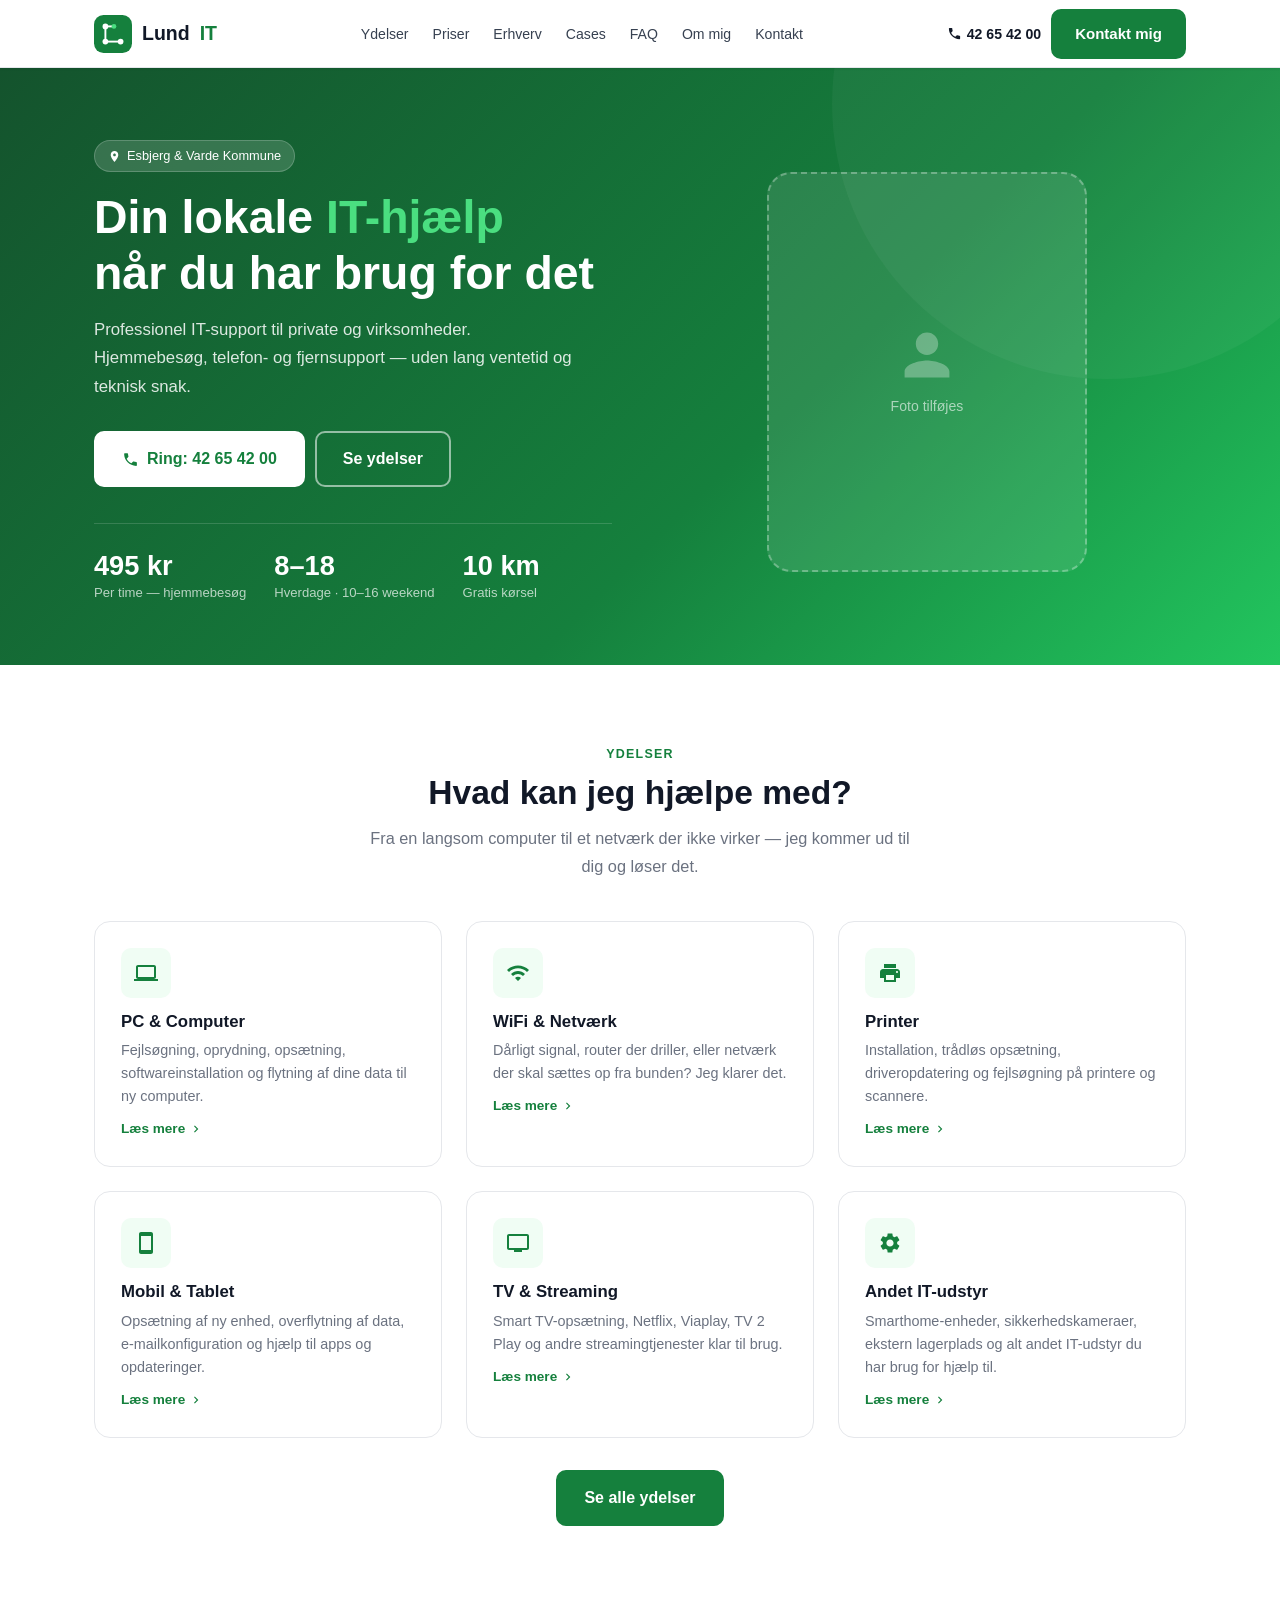
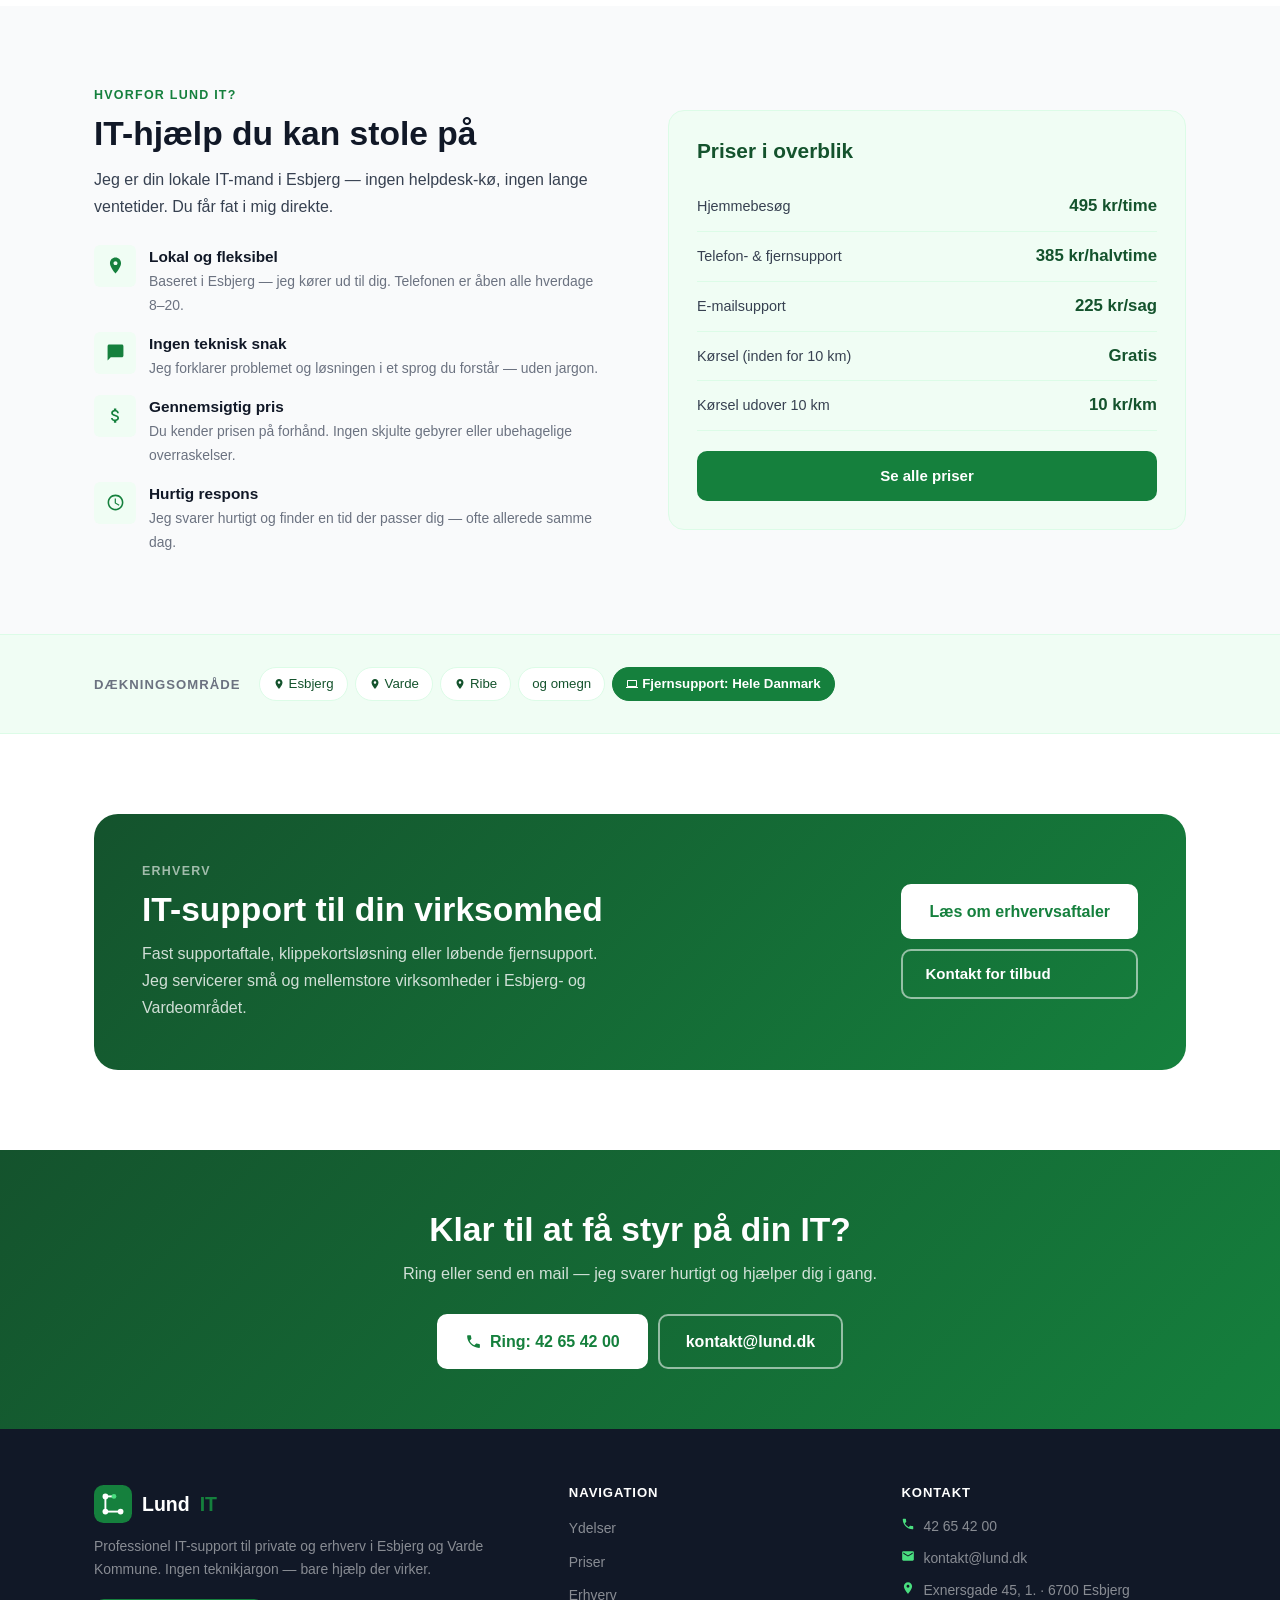
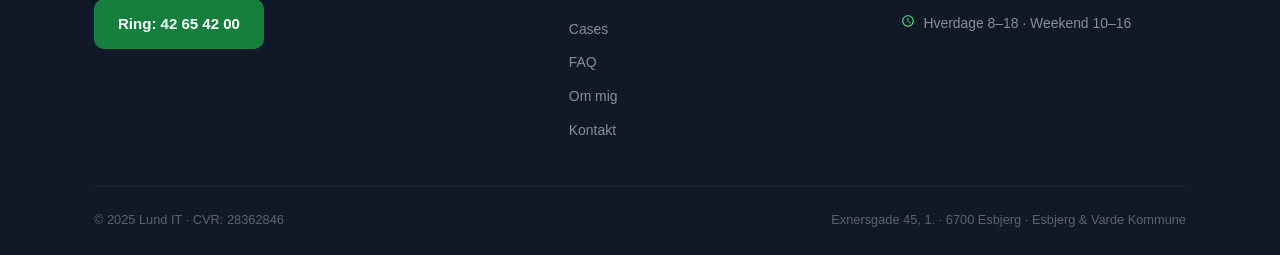
==== index.html @ 12bef639 "feat: initial Lund IT website — 8 pages + assets Built complete static website for Lund IT (CVR 2836" ====
﻿<!DOCTYPE html>
<html lang="da">
<head>
  <meta charset="UTF-8">
  <meta name="viewport" content="width=device-width, initial-scale=1.0">
  <title>Lund IT — Din lokale IT-hjælp i Esbjerg &amp; Varde</title>
  <meta name="description" content="Professionel IT-support til private og erhverv i Esbjerg og Varde Kommune. Hjemmebesøg fra 495 kr/t, fjernsupport og virksomhedsaftaler. Ring 42 65 42 00.">
  <link rel="stylesheet" href="css/style.css">
</head>
<body>

<!-- ═══════════════════════════════ NAV ═══════════════════════ -->
<nav class="nav">
  <div class="nav-inner">
    <a href="index.html" class="nav-logo">
      <svg class="nav-logo-mark" viewBox="0 0 40 40" fill="none" xmlns="http://www.w3.org/2000/svg">
        <rect width="40" height="40" rx="10" fill="#15803d"/>
        <circle cx="12" cy="12" r="3" fill="white"/>
        <circle cx="12" cy="28" r="3" fill="white"/>
        <circle cx="28" cy="28" r="3" fill="white"/>
        <rect x="11" y="12" width="2" height="16" fill="white"/>
        <rect x="13" y="27" width="15" height="2" fill="white"/>
        <rect x="12" y="11" width="9" height="2" fill="white"/>
        <circle cx="21" cy="12" r="2.5" fill="#4ade80"/>
      </svg>
      Lund <span>IT</span>
    </a>
    <div class="nav-links">
      <a href="ydelser.html">Ydelser</a>
      <a href="priser.html">Priser</a>
      <a href="erhverv.html">Erhverv</a>
      <a href="cases.html">Cases</a>
      <a href="faq.html">FAQ</a>
      <a href="om-mig.html">Om mig</a>
      <a href="kontakt.html">Kontakt</a>
    </div>
    <div class="nav-cta">
      <a href="tel:42654200" class="nav-phone">
        <svg xmlns="http://www.w3.org/2000/svg" viewBox="0 0 24 24" fill="currentColor"><path d="M6.62 10.79c1.44 2.83 3.76 5.14 6.59 6.59l2.2-2.2c.27-.27.67-.36 1.02-.24 1.12.37 2.33.57 3.57.57.55 0 1 .45 1 1V20c0 .55-.45 1-1 1-9.39 0-17-7.61-17-17 0-.55.45-1 1-1h3.5c.55 0 1 .45 1 1 0 1.25.2 2.45.57 3.57.11.35.03.74-.25 1.02l-2.2 2.2z"/></svg>
        42 65 42 00
      </a>
      <a href="kontakt.html" class="btn btn-primary">Kontakt mig</a>
    </div>
    <button class="nav-toggle" id="navToggle" aria-label="Åbn menu">
      <span></span><span></span><span></span>
    </button>
  </div>
  <div class="nav-mobile" id="navMobile">
    <a href="ydelser.html">Ydelser</a>
    <a href="priser.html">Priser</a>
    <a href="erhverv.html">Erhverv</a>
    <a href="cases.html">Cases</a>
    <a href="faq.html">FAQ</a>
    <a href="om-mig.html">Om mig</a>
    <a href="kontakt.html">Kontakt</a>
    <a href="tel:42654200" class="nav-mobile-cta">
      <svg xmlns="http://www.w3.org/2000/svg" viewBox="0 0 24 24" fill="currentColor" width="18" height="18"><path d="M6.62 10.79c1.44 2.83 3.76 5.14 6.59 6.59l2.2-2.2c.27-.27.67-.36 1.02-.24 1.12.37 2.33.57 3.57.57.55 0 1 .45 1 1V20c0 .55-.45 1-1 1-9.39 0-17-7.61-17-17 0-.55.45-1 1-1h3.5c.55 0 1 .45 1 1 0 1.25.2 2.45.57 3.57.11.35.03.74-.25 1.02l-2.2 2.2z"/></svg>
      Ring: 42 65 42 00
    </a>
  </div>
</nav>

<!-- ═══════════════════════════════ HERO ══════════════════════ -->
<section class="hero">
  <div class="container">
    <div class="hero-inner">
      <div>
        <div class="hero-badge">
          <svg xmlns="http://www.w3.org/2000/svg" viewBox="0 0 24 24" fill="currentColor" width="13" height="13"><path d="M12 2C8.13 2 5 5.13 5 9c0 5.25 7 13 7 13s7-7.75 7-13c0-3.87-3.13-7-7-7zm0 9.5c-1.38 0-2.5-1.12-2.5-2.5s1.12-2.5 2.5-2.5 2.5 1.12 2.5 2.5-1.12 2.5-2.5 2.5z"/></svg>
          Esbjerg &amp; Varde Kommune
        </div>
        <h1>Din lokale <em>IT-hjælp</em><br>når du har brug for det</h1>
        <p class="hero-subtitle">Professionel IT-support til private og virksomheder. Hjemmebesøg, telefon- og fjernsupport — uden lang ventetid og teknisk snak.</p>
        <div class="hero-actions">
          <a href="tel:42654200" class="btn btn-white btn-lg">
            <svg xmlns="http://www.w3.org/2000/svg" viewBox="0 0 24 24" fill="currentColor" width="17" height="17"><path d="M6.62 10.79c1.44 2.83 3.76 5.14 6.59 6.59l2.2-2.2c.27-.27.67-.36 1.02-.24 1.12.37 2.33.57 3.57.57.55 0 1 .45 1 1V20c0 .55-.45 1-1 1-9.39 0-17-7.61-17-17 0-.55.45-1 1-1h3.5c.55 0 1 .45 1 1 0 1.25.2 2.45.57 3.57.11.35.03.74-.25 1.02l-2.2 2.2z"/></svg>
            Ring: 42 65 42 00
          </a>
          <a href="ydelser.html" class="btn btn-outline-white btn-lg">Se ydelser</a>
        </div>
        <div class="hero-stats">
          <div class="hero-stat">
            <strong>495 kr</strong>
            <span>Per time — hjemmebesøg</span>
          </div>
          <div class="hero-stat">
            <strong>8–18</strong>
            <span>Hverdage · 10–16 weekend</span>
          </div>
          <div class="hero-stat">
            <strong>10 km</strong>
            <span>Gratis kørsel</span>
          </div>
        </div>
      </div>
      <div class="hero-image">
        <div class="hero-photo-placeholder">
          <svg xmlns="http://www.w3.org/2000/svg" viewBox="0 0 24 24" fill="currentColor"><path d="M12 12c2.7 0 4.8-2.1 4.8-4.8S14.7 2.4 12 2.4 7.2 4.5 7.2 7.2 9.3 12 12 12zm0 2.4c-3.2 0-9.6 1.6-9.6 4.8v2.4h19.2v-2.4c0-3.2-6.4-4.8-9.6-4.8z"/></svg>
          <span>Foto tilføjes</span>
        </div>
      </div>
    </div>
  </div>
</section>

<!-- ═══════════════════════════ SERVICES ══════════════════════ -->
<section class="section">
  <div class="container">
    <div class="section-header text-center" style="margin-bottom:40px;">
      <span class="section-label">Ydelser</span>
      <h2 class="section-title">Hvad kan jeg hjælpe med?</h2>
      <p class="section-subtitle">Fra en langsom computer til et netværk der ikke virker — jeg kommer ud til dig og løser det.</p>
    </div>
    <div class="grid-3">

      <a href="ydelser.html#pc" class="card" style="display:block;">
        <div class="card-icon">
          <svg xmlns="http://www.w3.org/2000/svg" viewBox="0 0 24 24" fill="currentColor"><path d="M20 18c1.1 0 2-.9 2-2V6c0-1.1-.9-2-2-2H4c-1.1 0-2 .9-2 2v10c0 1.1.9 2 2 2H0v2h24v-2h-4zM4 6h16v10H4V6z"/></svg>
        </div>
        <h3>PC &amp; Computer</h3>
        <p>Fejlsøgning, oprydning, opsætning, softwareinstallation og flytning af dine data til ny computer.</p>
        <span class="card-link">Læs mere <svg xmlns="http://www.w3.org/2000/svg" viewBox="0 0 24 24" fill="currentColor" width="14" height="14"><path d="M10 6L8.59 7.41 13.17 12l-4.58 4.59L10 18l6-6z"/></svg></span>
      </a>

      <a href="ydelser.html#wifi" class="card" style="display:block;">
        <div class="card-icon">
          <svg xmlns="http://www.w3.org/2000/svg" viewBox="0 0 24 24" fill="currentColor"><path d="M1 9l2 2c4.97-4.97 13.03-4.97 18 0l2-2C16.93 2.93 7.08 2.93 1 9zm8 8l3 3 3-3c-1.65-1.66-4.34-1.66-6 0zm-4-4l2 2c2.76-2.76 7.24-2.76 10 0l2-2C15.14 9.14 8.87 9.14 5 13z"/></svg>
        </div>
        <h3>WiFi &amp; Netværk</h3>
        <p>Dårligt signal, router der driller, eller netværk der skal sættes op fra bunden? Jeg klarer det.</p>
        <span class="card-link">Læs mere <svg xmlns="http://www.w3.org/2000/svg" viewBox="0 0 24 24" fill="currentColor" width="14" height="14"><path d="M10 6L8.59 7.41 13.17 12l-4.58 4.59L10 18l6-6z"/></svg></span>
      </a>

      <a href="ydelser.html#printer" class="card" style="display:block;">
        <div class="card-icon">
          <svg xmlns="http://www.w3.org/2000/svg" viewBox="0 0 24 24" fill="currentColor"><path d="M19 8H5c-1.66 0-3 1.34-3 3v6h4v4h12v-4h4v-6c0-1.66-1.34-3-3-3zm-3 11H8v-5h8v5zm3-7c-.55 0-1-.45-1-1s.45-1 1-1 1 .45 1 1-.45 1-1 1zm-1-9H6v4h12V3z"/></svg>
        </div>
        <h3>Printer</h3>
        <p>Installation, trådløs opsætning, driveropdatering og fejlsøgning på printere og scannere.</p>
        <span class="card-link">Læs mere <svg xmlns="http://www.w3.org/2000/svg" viewBox="0 0 24 24" fill="currentColor" width="14" height="14"><path d="M10 6L8.59 7.41 13.17 12l-4.58 4.59L10 18l6-6z"/></svg></span>
      </a>

      <a href="ydelser.html#mobil" class="card" style="display:block;">
        <div class="card-icon">
          <svg xmlns="http://www.w3.org/2000/svg" viewBox="0 0 24 24" fill="currentColor"><path d="M17 1.01L7 1c-1.1 0-2 .9-2 2v18c0 1.1.9 2 2 2h10c1.1 0 2-.9 2-2V3c0-1.1-.9-1.99-2-1.99zM17 19H7V5h10v14z"/></svg>
        </div>
        <h3>Mobil &amp; Tablet</h3>
        <p>Opsætning af ny enhed, overflytning af data, e-mailkonfiguration og hjælp til apps og opdateringer.</p>
        <span class="card-link">Læs mere <svg xmlns="http://www.w3.org/2000/svg" viewBox="0 0 24 24" fill="currentColor" width="14" height="14"><path d="M10 6L8.59 7.41 13.17 12l-4.58 4.59L10 18l6-6z"/></svg></span>
      </a>

      <a href="ydelser.html#tv" class="card" style="display:block;">
        <div class="card-icon">
          <svg xmlns="http://www.w3.org/2000/svg" viewBox="0 0 24 24" fill="currentColor"><path d="M21 3H3c-1.1 0-2 .9-2 2v12c0 1.1.9 2 2 2h5v2h8v-2h5c1.1 0 2-.9 2-2V5c0-1.1-.9-2-2-2zm0 14H3V5h18v12z"/></svg>
        </div>
        <h3>TV &amp; Streaming</h3>
        <p>Smart TV-opsætning, Netflix, Viaplay, TV 2 Play og andre streamingtjenester klar til brug.</p>
        <span class="card-link">Læs mere <svg xmlns="http://www.w3.org/2000/svg" viewBox="0 0 24 24" fill="currentColor" width="14" height="14"><path d="M10 6L8.59 7.41 13.17 12l-4.58 4.59L10 18l6-6z"/></svg></span>
      </a>

      <a href="ydelser.html#andet" class="card" style="display:block;">
        <div class="card-icon">
          <svg xmlns="http://www.w3.org/2000/svg" viewBox="0 0 24 24" fill="currentColor"><path d="M19.14 12.94c.04-.3.06-.61.06-.94 0-.32-.02-.64-.07-.94l2.03-1.58c.18-.14.23-.41.12-.61l-1.92-3.32c-.12-.22-.37-.29-.59-.22l-2.39.96c-.5-.38-1.03-.7-1.62-.94l-.36-2.54c-.04-.24-.24-.41-.48-.41h-3.84c-.24 0-.43.17-.47.41l-.36 2.54c-.59.24-1.13.57-1.62.94l-2.39-.96c-.22-.08-.47 0-.59.22L2.74 8.87c-.12.21-.08.47.12.61l2.03 1.58c-.05.3-.09.63-.09.94s.02.64.07.94l-2.03 1.58c-.18.14-.23.41-.12.61l1.92 3.32c.12.22.37.29.59.22l2.39-.96c.5.38 1.03.7 1.62.94l.36 2.54c.05.24.24.41.48.41h3.84c.24 0 .44-.17.47-.41l.36-2.54c.59-.24 1.13-.56 1.62-.94l2.39.96c.22.08.47 0 .59-.22l1.92-3.32c.12-.22.07-.47-.12-.61l-2.01-1.58zM12 15.6c-1.98 0-3.6-1.62-3.6-3.6s1.62-3.6 3.6-3.6 3.6 1.62 3.6 3.6-1.62 3.6-3.6 3.6z"/></svg>
        </div>
        <h3>Andet IT-udstyr</h3>
        <p>Smarthome-enheder, sikkerhedskameraer, ekstern lagerplads og alt andet IT-udstyr du har brug for hjælp til.</p>
        <span class="card-link">Læs mere <svg xmlns="http://www.w3.org/2000/svg" viewBox="0 0 24 24" fill="currentColor" width="14" height="14"><path d="M10 6L8.59 7.41 13.17 12l-4.58 4.59L10 18l6-6z"/></svg></span>
      </a>

    </div>
    <div class="text-center" style="margin-top:32px;">
      <a href="ydelser.html" class="btn btn-primary btn-lg">Se alle ydelser</a>
    </div>
  </div>
</section>

<!-- ══════════════════════════ WHY LUND IT ════════════════════ -->
<section class="section section-alt">
  <div class="container">
    <div class="grid-2" style="gap:56px; align-items:center;">
      <div>
        <span class="section-label">Hvorfor Lund IT?</span>
        <h2 class="section-title">IT-hjælp du kan stole på</h2>
        <p style="margin-bottom:24px;">Jeg er din lokale IT-mand i Esbjerg — ingen helpdesk-kø, ingen lange ventetider. Du får fat i mig direkte.</p>
        <div class="usp-list">
          <div class="usp-item">
            <div class="usp-icon">
              <svg xmlns="http://www.w3.org/2000/svg" viewBox="0 0 24 24" fill="currentColor"><path d="M12 2C8.13 2 5 5.13 5 9c0 5.25 7 13 7 13s7-7.75 7-13c0-3.87-3.13-7-7-7zm0 9.5c-1.38 0-2.5-1.12-2.5-2.5s1.12-2.5 2.5-2.5 2.5 1.12 2.5 2.5-1.12 2.5-2.5 2.5z"/></svg>
            </div>
            <div class="usp-text">
              <strong>Lokal og fleksibel</strong>
              <p>Baseret i Esbjerg — jeg kører ud til dig. Telefonen er åben alle hverdage 8–20.</p>
            </div>
          </div>
          <div class="usp-item">
            <div class="usp-icon">
              <svg xmlns="http://www.w3.org/2000/svg" viewBox="0 0 24 24" fill="currentColor"><path d="M20 2H4c-1.1 0-2 .9-2 2v18l4-4h14c1.1 0 2-.9 2-2V4c0-1.1-.9-2-2-2z"/></svg>
            </div>
            <div class="usp-text">
              <strong>Ingen teknisk snak</strong>
              <p>Jeg forklarer problemet og løsningen i et sprog du forstår — uden jargon.</p>
            </div>
          </div>
          <div class="usp-item">
            <div class="usp-icon">
              <svg xmlns="http://www.w3.org/2000/svg" viewBox="0 0 24 24" fill="currentColor"><path d="M11.8 10.9c-2.27-.59-3-1.2-3-2.15 0-1.09 1.01-1.85 2.7-1.85 1.78 0 2.44.85 2.5 2.1h2.21c-.07-1.72-1.12-3.3-3.21-3.81V3h-3v2.16c-1.94.42-3.5 1.68-3.5 3.61 0 2.31 1.91 3.46 4.7 4.13 2.5.6 3 1.48 3 2.41 0 .69-.49 1.79-2.7 1.79-2.06 0-2.87-.92-2.98-2.1h-2.2c.12 2.19 1.76 3.42 3.68 3.83V21h3v-2.15c1.95-.37 3.5-1.5 3.5-3.55 0-2.84-2.43-3.81-4.7-4.4z"/></svg>
            </div>
            <div class="usp-text">
              <strong>Gennemsigtig pris</strong>
              <p>Du kender prisen på forhånd. Ingen skjulte gebyrer eller ubehagelige overraskelser.</p>
            </div>
          </div>
          <div class="usp-item">
            <div class="usp-icon">
              <svg xmlns="http://www.w3.org/2000/svg" viewBox="0 0 24 24" fill="currentColor"><path d="M11.99 2C6.47 2 2 6.48 2 12s4.47 10 9.99 10C17.52 22 22 17.52 22 12S17.52 2 11.99 2zM12 20c-4.42 0-8-3.58-8-8s3.58-8 8-8 8 3.58 8 8-3.58 8-8 8zm.5-13H11v6l5.25 3.15.75-1.23-4.5-2.67V7z"/></svg>
            </div>
            <div class="usp-text">
              <strong>Hurtig respons</strong>
              <p>Jeg svarer hurtigt og finder en tid der passer dig — ofte allerede samme dag.</p>
            </div>
          </div>
        </div>
      </div>
      <div>
        <div class="price-highlight">
          <h3>Priser i overblik</h3>
          <div class="price-row">
            <span class="price-row-label">Hjemmebesøg</span>
            <span class="price-row-value">495 kr/time</span>
          </div>
          <div class="price-row">
            <span class="price-row-label">Telefon- &amp; fjernsupport</span>
            <span class="price-row-value">385 kr/halvtime</span>
          </div>
          <div class="price-row">
            <span class="price-row-label">E-mailsupport</span>
            <span class="price-row-value">225 kr/sag</span>
          </div>
          <div class="price-row">
            <span class="price-row-label">Kørsel (inden for 10 km)</span>
            <span class="price-row-value">Gratis</span>
          </div>
          <div class="price-row">
            <span class="price-row-label">Kørsel udover 10 km</span>
            <span class="price-row-value">10 kr/km</span>
          </div>
          <div style="margin-top:20px;">
            <a href="priser.html" class="btn btn-primary" style="width:100%;justify-content:center;">Se alle priser</a>
          </div>
        </div>
      </div>
    </div>
  </div>
</section>

<!-- ═══════════════════════════ AREA ══════════════════════════ -->
<div class="area-section">
  <div class="container">
    <div class="area-inner">
      <span class="area-label">Dækningsområde</span>
      <div class="area-tags">
        <span class="area-tag">
          <svg xmlns="http://www.w3.org/2000/svg" viewBox="0 0 24 24" fill="currentColor"><path d="M12 2C8.13 2 5 5.13 5 9c0 5.25 7 13 7 13s7-7.75 7-13c0-3.87-3.13-7-7-7zm0 9.5c-1.38 0-2.5-1.12-2.5-2.5s1.12-2.5 2.5-2.5 2.5 1.12 2.5 2.5-1.12 2.5-2.5 2.5z"/></svg>
          Esbjerg
        </span>
        <span class="area-tag">
          <svg xmlns="http://www.w3.org/2000/svg" viewBox="0 0 24 24" fill="currentColor"><path d="M12 2C8.13 2 5 5.13 5 9c0 5.25 7 13 7 13s7-7.75 7-13c0-3.87-3.13-7-7-7zm0 9.5c-1.38 0-2.5-1.12-2.5-2.5s1.12-2.5 2.5-2.5 2.5 1.12 2.5 2.5-1.12 2.5-2.5 2.5z"/></svg>
          Varde
        </span>
        <span class="area-tag">
          <svg xmlns="http://www.w3.org/2000/svg" viewBox="0 0 24 24" fill="currentColor"><path d="M12 2C8.13 2 5 5.13 5 9c0 5.25 7 13 7 13s7-7.75 7-13c0-3.87-3.13-7-7-7zm0 9.5c-1.38 0-2.5-1.12-2.5-2.5s1.12-2.5 2.5-2.5 2.5 1.12 2.5 2.5-1.12 2.5-2.5 2.5z"/></svg>
          Ribe
        </span>
        <span class="area-tag">og omegn</span>
        <span class="area-tag area-tag-highlight">
          <svg xmlns="http://www.w3.org/2000/svg" viewBox="0 0 24 24" fill="currentColor"><path d="M20 18c1.1 0 2-.9 2-2V6c0-1.1-.9-2-2-2H4c-1.1 0-2 .9-2 2v10c0 1.1.9 2 2 2H0v2h24v-2h-4zM4 6h16v10H4V6z"/></svg>
          Fjernsupport: Hele Danmark
        </span>
      </div>
    </div>
  </div>
</div>

<!-- ═══════════════════════ ERHVERV TEASER ═══════════════════ -->
<section class="section">
  <div class="container">
    <div class="erhverv-teaser">
      <div>
        <span class="section-label" style="color:rgba(255,255,255,.6);">Erhverv</span>
        <h2>IT-support til din virksomhed</h2>
        <p>Fast supportaftale, klippekortsløsning eller løbende fjernsupport. Jeg servicerer små og mellemstore virksomheder i Esbjerg- og Vardeområdet.</p>
      </div>
      <div class="erhverv-teaser-cta">
        <a href="erhverv.html" class="btn btn-white btn-lg">Læs om erhvervsaftaler</a>
        <a href="kontakt.html" class="btn btn-outline-white">Kontakt for tilbud</a>
      </div>
    </div>
  </div>
</section>

<!-- ═══════════════════════════ CTA ═══════════════════════════ -->
<section class="cta-banner">
  <div class="container">
    <h2>Klar til at få styr på din IT?</h2>
    <p>Ring eller send en mail — jeg svarer hurtigt og hjælper dig i gang.</p>
    <div class="cta-actions">
      <a href="tel:42654200" class="btn btn-white btn-lg">
        <svg xmlns="http://www.w3.org/2000/svg" viewBox="0 0 24 24" fill="currentColor" width="17" height="17"><path d="M6.62 10.79c1.44 2.83 3.76 5.14 6.59 6.59l2.2-2.2c.27-.27.67-.36 1.02-.24 1.12.37 2.33.57 3.57.57.55 0 1 .45 1 1V20c0 .55-.45 1-1 1-9.39 0-17-7.61-17-17 0-.55.45-1 1-1h3.5c.55 0 1 .45 1 1 0 1.25.2 2.45.57 3.57.11.35.03.74-.25 1.02l-2.2 2.2z"/></svg>
        Ring: 42 65 42 00
      </a>
      <a href="mailto:kontakt@lund.dk" class="btn btn-outline-white btn-lg">kontakt@lund.dk</a>
    </div>
  </div>
</section>

<!-- ═══════════════════════════ FOOTER ════════════════════════ -->
<footer class="footer">
  <div class="container">
    <div class="footer-grid">
      <div class="footer-brand">
        <a href="index.html" class="nav-logo">
          <svg class="nav-logo-mark" viewBox="0 0 40 40" fill="none" xmlns="http://www.w3.org/2000/svg">
            <rect width="40" height="40" rx="10" fill="#15803d"/>
            <circle cx="12" cy="12" r="3" fill="white"/>
            <circle cx="12" cy="28" r="3" fill="white"/>
            <circle cx="28" cy="28" r="3" fill="white"/>
            <rect x="11" y="12" width="2" height="16" fill="white"/>
            <rect x="13" y="27" width="15" height="2" fill="white"/>
            <rect x="12" y="11" width="9" height="2" fill="white"/>
            <circle cx="21" cy="12" r="2.5" fill="#4ade80"/>
          </svg>
          Lund <span>IT</span>
        </a>
        <p>Professionel IT-support til private og erhverv i Esbjerg og Varde Kommune. Ingen teknikjargon — bare hjælp der virker.</p>
        <a href="tel:42654200" class="btn btn-primary">Ring: 42 65 42 00</a>
      </div>
      <div class="footer-col">
        <h4>Navigation</h4>
        <ul class="footer-links">
          <li><a href="ydelser.html">Ydelser</a></li>
          <li><a href="priser.html">Priser</a></li>
          <li><a href="erhverv.html">Erhverv</a></li>
          <li><a href="cases.html">Cases</a></li>
          <li><a href="faq.html">FAQ</a></li>
          <li><a href="om-mig.html">Om mig</a></li>
          <li><a href="kontakt.html">Kontakt</a></li>
        </ul>
      </div>
      <div class="footer-col">
        <h4>Kontakt</h4>
        <ul class="footer-contact-list">
          <li>
            <svg xmlns="http://www.w3.org/2000/svg" viewBox="0 0 24 24" fill="currentColor"><path d="M6.62 10.79c1.44 2.83 3.76 5.14 6.59 6.59l2.2-2.2c.27-.27.67-.36 1.02-.24 1.12.37 2.33.57 3.57.57.55 0 1 .45 1 1V20c0 .55-.45 1-1 1-9.39 0-17-7.61-17-17 0-.55.45-1 1-1h3.5c.55 0 1 .45 1 1 0 1.25.2 2.45.57 3.57.11.35.03.74-.25 1.02l-2.2 2.2z"/></svg>
            <a href="tel:42654200">42 65 42 00</a>
          </li>
          <li>
            <svg xmlns="http://www.w3.org/2000/svg" viewBox="0 0 24 24" fill="currentColor"><path d="M20 4H4c-1.1 0-2 .9-2 2v12c0 1.1.9 2 2 2h16c1.1 0 2-.9 2-2V6c0-1.1-.9-2-2-2zm0 4l-8 5-8-5V6l8 5 8-5v2z"/></svg>
            <a href="mailto:kontakt@lund.dk">kontakt@lund.dk</a>
          </li>
          <li>
            <svg xmlns="http://www.w3.org/2000/svg" viewBox="0 0 24 24" fill="currentColor"><path d="M12 2C8.13 2 5 5.13 5 9c0 5.25 7 13 7 13s7-7.75 7-13c0-3.87-3.13-7-7-7zm0 9.5c-1.38 0-2.5-1.12-2.5-2.5s1.12-2.5 2.5-2.5 2.5 1.12 2.5 2.5-1.12 2.5-2.5 2.5z"/></svg>
            Exnersgade 45, 1. · 6700 Esbjerg
          </li>
          <li>
            <svg xmlns="http://www.w3.org/2000/svg" viewBox="0 0 24 24" fill="currentColor"><path d="M11.99 2C6.47 2 2 6.48 2 12s4.47 10 9.99 10C17.52 22 22 17.52 22 12S17.52 2 11.99 2zM12 20c-4.42 0-8-3.58-8-8s3.58-8 8-8 8 3.58 8 8-3.58 8-8 8zm.5-13H11v6l5.25 3.15.75-1.23-4.5-2.67V7z"/></svg>
            Hverdage 8–18 · Weekend 10–16
          </li>
        </ul>
      </div>
    </div>
    <div class="footer-bottom">
      <p>© 2025 Lund IT · CVR: 28362846</p>
      <p>Exnersgade 45, 1. · 6700 Esbjerg · Esbjerg &amp; Varde Kommune</p>
    </div>
  </div>
</footer>

<script src="js/main.js"></script>
</body>
</html>
---- css/style.css ----
/* ============================================================
   Lund IT — Stylesheet
   ============================================================ */

/* ── Custom Properties ──────────────────────────────────────── */
:root {
  --primary:       #15803d;
  --primary-dark:  #14532d;
  --primary-light: #16a34a;
  --primary-bg:    #f0fdf4;
  --green-400:     #4ade80;
  --green-100:     #dcfce7;

  --text-primary:   #111827;
  --text-secondary: #374151;
  --text-muted:     #6b7280;

  --bg-white: #ffffff;
  --bg-light: #f9fafb;
  --border:   #e5e7eb;

  --shadow-sm: 0 1px 3px rgba(0,0,0,.06), 0 1px 2px rgba(0,0,0,.04);
  --shadow-md: 0 4px 12px rgba(0,0,0,.08);
  --shadow-lg: 0 10px 24px rgba(0,0,0,.10);
  --shadow-xl: 0 20px 40px rgba(0,0,0,.12);

  --radius-sm: 6px;
  --radius:    10px;
  --radius-lg: 16px;
  --radius-xl: 24px;

  --nav-height: 68px;
  --max-width:  1140px;
  --section-py: 80px;
}

/* ── Reset ──────────────────────────────────────────────────── */
*, *::before, *::after { box-sizing: border-box; margin: 0; padding: 0; }
html { scroll-behavior: smooth; }
body {
  font-family: -apple-system, BlinkMacSystemFont, 'Segoe UI', Roboto,
               'Helvetica Neue', Arial, sans-serif;
  color: var(--text-primary);
  background: var(--bg-white);
  line-height: 1.6;
  -webkit-font-smoothing: antialiased;
}
img { max-width: 100%; height: auto; display: block; }
a   { color: inherit; text-decoration: none; }
ul  { list-style: none; }

/* ── Layout ─────────────────────────────────────────────────── */
.container {
  max-width: var(--max-width);
  margin: 0 auto;
  padding: 0 24px;
}
.section     { padding: var(--section-py) 0; }
.section-alt { background: var(--bg-light); }

.grid-2 { display: grid; grid-template-columns: repeat(2,1fr); gap: 24px; }
.grid-3 { display: grid; grid-template-columns: repeat(3,1fr); gap: 24px; }

/* ── Typography ─────────────────────────────────────────────── */
h1, h2, h3, h4 { font-weight: 700; line-height: 1.2; color: var(--text-primary); }
h1 { font-size: clamp(1.9rem, 4.5vw, 2.9rem); }
h2 { font-size: clamp(1.5rem, 3vw, 2.1rem); }
h3 { font-size: clamp(1.05rem,2vw,1.3rem); }
p  { color: var(--text-secondary); line-height: 1.7; }

.section-label {
  display: block;
  text-transform: uppercase;
  letter-spacing: .1em;
  font-size: .78rem;
  font-weight: 600;
  color: var(--primary);
  margin-bottom: 8px;
}
.section-title    { margin-bottom: 12px; }
.section-subtitle { font-size: 1.02rem; color: var(--text-muted); max-width: 540px; }
.text-center      { text-align: center; }
.text-center .section-subtitle { margin: 0 auto; }

/* ── Buttons ────────────────────────────────────────────────── */
.btn {
  display: inline-flex;
  align-items: center;
  gap: 8px;
  padding: 11px 22px;
  border-radius: var(--radius);
  font-size: .94rem;
  font-weight: 600;
  cursor: pointer;
  transition: all .2s ease;
  border: 2px solid transparent;
  text-decoration: none;
  white-space: nowrap;
}
.btn-lg { padding: 13px 26px; font-size: 1rem; }

.btn-primary { background: var(--primary); color: #fff; border-color: var(--primary); }
.btn-primary:hover { background: var(--primary-dark); border-color: var(--primary-dark); transform: translateY(-1px); box-shadow: var(--shadow-md); }

.btn-outline { background: transparent; color: var(--primary); border-color: var(--primary); }
.btn-outline:hover { background: var(--primary); color: #fff; transform: translateY(-1px); }

.btn-white { background: #fff; color: var(--primary); border-color: #fff; }
.btn-white:hover { background: var(--green-100); transform: translateY(-1px); }

.btn-outline-white { background: transparent; color: #fff; border-color: rgba(255,255,255,.55); }
.btn-outline-white:hover { background: rgba(255,255,255,.15); border-color: #fff; }

/* ── Navigation ─────────────────────────────────────────────── */
.nav {
  position: sticky;
  top: 0;
  z-index: 100;
  background: #fff;
  border-bottom: 1px solid var(--border);
  box-shadow: var(--shadow-sm);
  height: var(--nav-height);
}
.nav-inner {
  display: flex;
  align-items: center;
  justify-content: space-between;
  height: var(--nav-height);
  max-width: var(--max-width);
  margin: 0 auto;
  padding: 0 24px;
}
.nav-logo {
  display: flex;
  align-items: center;
  gap: 10px;
  font-size: 1.22rem;
  font-weight: 800;
  color: var(--text-primary);
  flex-shrink: 0;
}
.nav-logo span { color: var(--primary); }
.nav-logo-mark { width: 38px; height: 38px; flex-shrink: 0; }

.nav-links { display: flex; align-items: center; gap: 2px; }
.nav-links a {
  padding: 7px 11px;
  border-radius: var(--radius-sm);
  font-size: .88rem;
  font-weight: 500;
  color: var(--text-secondary);
  transition: all .15s;
}
.nav-links a:hover, .nav-links a.active {
  color: var(--primary);
  background: var(--primary-bg);
}

.nav-cta { display: flex; align-items: center; gap: 10px; }
.nav-phone {
  display: flex;
  align-items: center;
  gap: 5px;
  font-size: .88rem;
  font-weight: 600;
  color: var(--text-primary);
  transition: color .15s;
}
.nav-phone:hover { color: var(--primary); }
.nav-phone svg  { width: 15px; height: 15px; }

/* Hamburger */
.nav-toggle {
  display: none;
  flex-direction: column;
  gap: 5px;
  cursor: pointer;
  background: none;
  border: none;
  padding: 4px;
}
.nav-toggle span {
  display: block;
  width: 24px;
  height: 2px;
  background: var(--text-primary);
  border-radius: 2px;
  transition: all .28s ease;
}
.nav-toggle.active span:nth-child(1) { transform: rotate(45deg) translate(5px,5px); }
.nav-toggle.active span:nth-child(2) { opacity: 0; transform: scaleX(0); }
.nav-toggle.active span:nth-child(3) { transform: rotate(-45deg) translate(5px,-5px); }

/* Mobile menu */
.nav-mobile {
  display: none;
  position: fixed;
  top: var(--nav-height);
  left: 0; right: 0; bottom: 0;
  background: #fff;
  z-index: 99;
  padding: 20px;
  overflow-y: auto;
  flex-direction: column;
  gap: 8px;
  border-top: 1px solid var(--border);
}
.nav-mobile.open { display: flex; }
.nav-mobile a {
  padding: 14px 16px;
  border-radius: var(--radius);
  font-size: .97rem;
  font-weight: 500;
  color: var(--text-secondary);
  border: 1px solid var(--border);
}
.nav-mobile a:hover { background: var(--primary-bg); color: var(--primary); border-color: var(--green-100); }
.nav-mobile .nav-mobile-cta {
  background: var(--primary);
  color: #fff;
  border-color: var(--primary);
  text-align: center;
  font-weight: 700;
  margin-top: 8px;
}

/* ── Hero ───────────────────────────────────────────────────── */
.hero {
  background: linear-gradient(135deg, var(--primary-dark) 0%, var(--primary) 60%, #22c55e 100%);
  color: #fff;
  padding: 72px 0 60px;
  overflow: hidden;
  position: relative;
}
.hero::before {
  content: '';
  position: absolute;
  top: -40%; right: -8%;
  width: 550px; height: 550px;
  background: rgba(255,255,255,.04);
  border-radius: 50%;
  pointer-events: none;
}
.hero-inner {
  display: grid;
  grid-template-columns: 1fr 1fr;
  gap: 56px;
  align-items: center;
  position: relative;
  z-index: 1;
}
.hero-badge {
  display: inline-flex;
  align-items: center;
  gap: 6px;
  background: rgba(255,255,255,.15);
  border: 1px solid rgba(255,255,255,.2);
  color: #fff;
  padding: 5px 13px;
  border-radius: 100px;
  font-size: .8rem;
  font-weight: 500;
  margin-bottom: 18px;
}
.hero h1    { color: #fff; margin-bottom: 14px; }
.hero h1 em { font-style: normal; color: var(--green-400); }
.hero-subtitle { font-size: 1.05rem; color: rgba(255,255,255,.85); margin-bottom: 30px; max-width: 480px; }
.hero-actions  { display: flex; gap: 10px; flex-wrap: wrap; }

.hero-photo-placeholder {
  width: 320px; height: 400px;
  background: rgba(255,255,255,.1);
  border: 2px dashed rgba(255,255,255,.3);
  border-radius: var(--radius-xl);
  display: flex;
  flex-direction: column;
  align-items: center;
  justify-content: center;
  gap: 12px;
  color: rgba(255,255,255,.6);
  font-size: .88rem;
  margin: 0 auto;
}
.hero-photo-placeholder svg { width: 56px; height: 56px; opacity: .5; }

.hero-stats {
  display: flex;
  gap: 28px;
  margin-top: 36px;
  padding-top: 28px;
  border-top: 1px solid rgba(255,255,255,.15);
}
.hero-stat strong { display: block; font-size: 1.7rem; font-weight: 800; color: #fff; line-height: 1; }
.hero-stat span   { font-size: .82rem; color: rgba(255,255,255,.7); }

/* ── Cards ──────────────────────────────────────────────────── */
.card {
  background: #fff;
  border: 1px solid var(--border);
  border-radius: var(--radius-lg);
  padding: 26px;
  transition: all .2s ease;
}
.card:hover { box-shadow: var(--shadow-lg); transform: translateY(-2px); border-color: var(--green-100); }

.card-icon {
  width: 50px; height: 50px;
  background: var(--primary-bg);
  border-radius: var(--radius);
  display: flex; align-items: center; justify-content: center;
  margin-bottom: 14px;
  color: var(--primary);
}
.card-icon svg { width: 24px; height: 24px; }
.card h3      { margin-bottom: 7px; font-size: 1.05rem; }
.card p       { font-size: .9rem; color: var(--text-muted); line-height: 1.6; }
.card-link    { display: inline-flex; align-items: center; gap: 4px; margin-top: 10px; font-size: .85rem; font-weight: 600; color: var(--primary); transition: gap .15s; }
.card-link:hover { gap: 8px; }

/* ── Service cards (ydelser page) ───────────────────────────── */
.service-card {
  background: #fff;
  border: 1px solid var(--border);
  border-radius: var(--radius-lg);
  padding: 32px;
  margin-bottom: 20px;
  display: grid;
  grid-template-columns: 72px 1fr;
  gap: 24px;
  align-items: start;
  transition: all .2s;
}
.service-card:hover { box-shadow: var(--shadow-lg); border-color: var(--green-100); }
.service-card-icon {
  width: 60px; height: 60px;
  background: var(--primary-bg);
  border-radius: var(--radius);
  display: flex; align-items: center; justify-content: center;
  color: var(--primary); flex-shrink: 0;
}
.service-card-icon svg { width: 28px; height: 28px; }
.service-card-body h3  { margin-bottom: 8px; font-size: 1.25rem; }
.service-card-body p   { margin-bottom: 14px; }
.service-tags { display: flex; flex-wrap: wrap; gap: 7px; }
.service-tag  {
  background: var(--primary-bg);
  color: var(--primary-dark);
  padding: 3px 11px;
  border-radius: 100px;
  font-size: .78rem;
  font-weight: 500;
  border: 1px solid var(--green-100);
}

/* ── Pricing ────────────────────────────────────────────────── */
.pricing-grid { display: grid; grid-template-columns: repeat(3,1fr); gap: 24px; }
.pricing-card {
  background: #fff;
  border: 2px solid var(--border);
  border-radius: var(--radius-lg);
  padding: 32px 28px;
  text-align: center;
  transition: all .2s;
  position: relative;
}
.pricing-card.featured { border-color: var(--primary); transform: scale(1.03); box-shadow: var(--shadow-xl); }
.pricing-badge {
  position: absolute; top: -14px; left: 50%; transform: translateX(-50%);
  background: var(--primary); color: #fff;
  padding: 4px 16px; border-radius: 100px;
  font-size: .75rem; font-weight: 700; white-space: nowrap;
}
.pricing-icon {
  width: 58px; height: 58px;
  background: var(--primary-bg);
  border-radius: 50%;
  display: flex; align-items: center; justify-content: center;
  margin: 0 auto 14px; color: var(--primary);
}
.pricing-icon svg  { width: 26px; height: 26px; }
.pricing-card h3   { margin-bottom: 4px; font-size: 1.15rem; }
.pricing-desc      { font-size: .86rem; color: var(--text-muted); margin-bottom: 18px; }
.pricing-price     { margin-bottom: 22px; }
.pricing-price .amount { font-size: 2.4rem; font-weight: 800; color: var(--text-primary); line-height: 1; }
.pricing-price .currency { font-size: 1.1rem; font-weight: 600; vertical-align: top; padding-top: 5px; display: inline-block; color: var(--text-secondary); }
.pricing-price .unit     { font-size: .84rem; color: var(--text-muted); display: block; margin-top: 4px; }
.pricing-features { text-align: left; display: flex; flex-direction: column; gap: 9px; }
.pricing-features li { display: flex; align-items: flex-start; gap: 8px; font-size: .88rem; color: var(--text-secondary); }
.pricing-features .chk {
  width: 18px; height: 18px;
  background: var(--primary-bg); border-radius: 50%; flex-shrink: 0;
  display: flex; align-items: center; justify-content: center; margin-top: 1px;
  color: var(--primary);
}
.pricing-features .chk svg { width: 10px; height: 10px; }

/* ── FAQ ────────────────────────────────────────────────────── */
.faq-list { display: flex; flex-direction: column; gap: 10px; }
.faq-item { border: 1px solid var(--border); border-radius: var(--radius); overflow: hidden; }
.faq-question {
  width: 100%; display: flex; align-items: center; justify-content: space-between;
  padding: 18px 22px;
  background: #fff; border: none; cursor: pointer; text-align: left;
  font-size: .97rem; font-weight: 600; color: var(--text-primary);
  transition: background .15s;
}
.faq-question:hover { background: var(--bg-light); }
.faq-item.open .faq-question { background: var(--primary-bg); }
.faq-icon {
  width: 26px; height: 26px; border-radius: 50%;
  background: var(--primary-bg); color: var(--primary); flex-shrink: 0;
  display: flex; align-items: center; justify-content: center;
  transition: transform .22s, background .2s;
}
.faq-icon svg { width: 14px; height: 14px; }
.faq-item.open .faq-icon { transform: rotate(45deg); background: var(--primary); color: #fff; }
.faq-answer { display: none; padding: 0 22px 18px; background: var(--primary-bg); border-top: 1px solid var(--green-100); }
.faq-item.open .faq-answer { display: block; }
.faq-answer p { font-size: .93rem; line-height: 1.7; color: var(--text-secondary); padding-top: 14px; }

/* ── Cases ──────────────────────────────────────────────────── */
.cases-grid { display: grid; grid-template-columns: repeat(3,1fr); gap: 24px; }
.case-card {
  background: #fff;
  border: 1px solid var(--border);
  border-radius: var(--radius-lg);
  overflow: hidden;
  transition: all .2s;
}
.case-card:hover { box-shadow: var(--shadow-lg); transform: translateY(-2px); }
.case-img {
  height: 175px;
  background: var(--primary-bg);
  display: flex; align-items: center; justify-content: center;
  color: var(--primary);
  border-bottom: 1px solid var(--border);
}
.case-img svg { width: 48px; height: 48px; opacity: .4; }
.case-body { padding: 20px; }
.case-tag {
  display: inline-block;
  background: var(--primary-bg); color: var(--primary-dark);
  padding: 3px 10px; border-radius: 100px;
  font-size: .74rem; font-weight: 600; margin-bottom: 8px;
}
.case-body h3 { font-size: .98rem; margin-bottom: 5px; }
.case-body p  { font-size: .86rem; color: var(--text-muted); }

/* ── Contact ────────────────────────────────────────────────── */
.contact-grid { display: grid; grid-template-columns: 1fr 1.3fr; gap: 48px; align-items: start; }
.contact-items { display: flex; flex-direction: column; gap: 14px; }
.contact-item {
  display: flex; gap: 14px; align-items: flex-start;
  padding: 18px; background: #fff;
  border: 1px solid var(--border); border-radius: var(--radius);
  transition: all .15s;
}
.contact-item:hover { border-color: var(--green-100); box-shadow: var(--shadow-sm); }
.contact-item-icon {
  width: 42px; height: 42px;
  background: var(--primary-bg); border-radius: var(--radius-sm);
  display: flex; align-items: center; justify-content: center; flex-shrink: 0;
  color: var(--primary);
}
.contact-item-icon svg    { width: 19px; height: 19px; }
.contact-item-text strong { display: block; font-size: .82rem; color: var(--text-muted); margin-bottom: 2px; font-weight: 500; }
.contact-item-text a,
.contact-item-text p      { font-size: .95rem; font-weight: 600; color: var(--text-primary); margin: 0; }
.contact-item-text a:hover { color: var(--primary); }

.contact-form {
  background: #fff;
  border: 1px solid var(--border);
  border-radius: var(--radius-lg);
  padding: 30px;
}
.contact-form h3 { margin-bottom: 20px; }
.form-group { margin-bottom: 16px; }
.form-group label { display: block; font-size: .86rem; font-weight: 600; color: var(--text-secondary); margin-bottom: 5px; }
.form-group input,
.form-group textarea,
.form-group select {
  width: 100%; padding: 10px 13px;
  border: 1.5px solid var(--border); border-radius: var(--radius-sm);
  font-size: .93rem; font-family: inherit;
  color: var(--text-primary); background: #fff;
  transition: border-color .15s; outline: none;
}
.form-group input:focus,
.form-group textarea:focus { border-color: var(--primary); box-shadow: 0 0 0 3px rgba(21,128,61,.08); }
.form-group textarea { resize: vertical; min-height: 110px; }
.form-note { font-size: .8rem; color: var(--text-muted); margin-top: 10px; }

/* ── USPs ───────────────────────────────────────────────────── */
.usp-list { display: flex; flex-direction: column; gap: 14px; }
.usp-item { display: flex; gap: 13px; align-items: flex-start; }
.usp-icon {
  width: 42px; height: 42px;
  background: var(--primary-bg); border-radius: var(--radius-sm);
  display: flex; align-items: center; justify-content: center; flex-shrink: 0;
  color: var(--primary);
}
.usp-icon svg   { width: 19px; height: 19px; }
.usp-text strong { display: block; font-weight: 700; font-size: .96rem; margin-bottom: 1px; }
.usp-text p      { font-size: .87rem; margin: 0; color: var(--text-muted); }

/* ── Price highlight box ────────────────────────────────────── */
.price-highlight {
  background: var(--primary-bg);
  border: 1px solid var(--green-100);
  border-radius: var(--radius-lg);
  padding: 28px;
}
.price-highlight h3 { margin-bottom: 18px; color: var(--primary-dark); }
.price-row {
  display: flex; justify-content: space-between; align-items: baseline;
  padding: 11px 0; border-bottom: 1px solid var(--green-100);
}
.price-row:last-child { border-bottom: none; }
.price-row-label { font-size: .9rem; color: var(--text-secondary); }
.price-row-value { font-size: 1.05rem; font-weight: 700; color: var(--primary-dark); }

/* ── Erhverv features ───────────────────────────────────────── */
.erhverv-features { display: grid; grid-template-columns: repeat(2,1fr); gap: 18px; }
.erhverv-feature {
  background: #fff; border: 1px solid var(--border); border-radius: var(--radius);
  padding: 22px; display: flex; gap: 14px; align-items: flex-start; transition: all .2s;
}
.erhverv-feature:hover { border-color: var(--green-100); box-shadow: var(--shadow-md); }
.erhverv-feature-icon {
  width: 46px; height: 46px;
  background: var(--primary-bg); border-radius: var(--radius-sm);
  display: flex; align-items: center; justify-content: center; flex-shrink: 0;
  color: var(--primary);
}
.erhverv-feature-icon svg { width: 21px; height: 21px; }
.erhverv-feature h4 { margin-bottom: 4px; font-size: .97rem; }
.erhverv-feature p  { font-size: .86rem; color: var(--text-muted); margin: 0; }

/* ── Area strip ─────────────────────────────────────────────── */
.area-section {
  background: var(--primary-bg);
  padding: 32px 0;
  border-top: 1px solid var(--green-100);
  border-bottom: 1px solid var(--green-100);
}
.area-inner { display: flex; align-items: center; gap: 18px; flex-wrap: wrap; }
.area-label { font-size: .82rem; font-weight: 700; text-transform: uppercase; letter-spacing: .08em; color: var(--text-muted); white-space: nowrap; }
.area-tags  { display: flex; flex-wrap: wrap; gap: 7px; }
.area-tag   {
  background: #fff; border: 1px solid var(--green-100);
  color: var(--primary-dark); padding: 5px 13px; border-radius: 100px;
  font-size: .83rem; font-weight: 500;
  display: flex; align-items: center; gap: 4px;
}
.area-tag svg { width: 12px; height: 12px; }

/* ── CTA banner ─────────────────────────────────────────────── */
.cta-banner {
  background: linear-gradient(135deg, var(--primary-dark), var(--primary));
  padding: 60px 0;
  text-align: center;
}
.cta-banner h2 { color: #fff; margin-bottom: 10px; }
.cta-banner p  { color: rgba(255,255,255,.8); margin-bottom: 26px; font-size: 1.02rem; }
.cta-actions   { display: flex; justify-content: center; gap: 10px; flex-wrap: wrap; }

/* ── Erhverv teaser box ─────────────────────────────────────── */
.erhverv-teaser {
  background: linear-gradient(135deg, var(--primary-dark), var(--primary));
  border-radius: var(--radius-xl);
  padding: 48px;
  display: grid;
  grid-template-columns: 1fr auto;
  gap: 32px;
  align-items: center;
  color: #fff;
}
.erhverv-teaser h2 { color: #fff; margin-bottom: 10px; }
.erhverv-teaser p  { color: rgba(255,255,255,.8); margin: 0; max-width: 460px; }
.erhverv-teaser-cta { display: flex; flex-direction: column; gap: 10px; flex-shrink: 0; }

/* ── Page hero (subpages) ───────────────────────────────────── */
.page-hero {
  background: linear-gradient(135deg, var(--primary-dark), var(--primary));
  padding: 52px 0;
  color: #fff;
}
.page-hero h1 { color: #fff; margin-bottom: 8px; }
.page-hero p  { color: rgba(255,255,255,.8); font-size: 1.02rem; max-width: 520px; }
.breadcrumb   { display: flex; align-items: center; gap: 6px; font-size: .82rem; color: rgba(255,255,255,.55); margin-bottom: 12px; }
.breadcrumb a { color: rgba(255,255,255,.55); }
.breadcrumb a:hover { color: #fff; }
.breadcrumb svg { width: 13px; height: 13px; }

/* ── About page ─────────────────────────────────────────────── */
.about-grid { display: grid; grid-template-columns: 1fr 1.3fr; gap: 56px; align-items: center; }
.about-photo-placeholder {
  aspect-ratio: 3/4; max-width: 360px;
  background: var(--primary-bg);
  border: 2px dashed var(--green-100);
  border-radius: var(--radius-xl);
  display: flex; flex-direction: column;
  align-items: center; justify-content: center;
  gap: 12px; color: var(--text-muted); font-size: .86rem;
}
.about-photo-placeholder svg { width: 54px; height: 54px; color: var(--green-400); }
.about-info { display: flex; flex-direction: column; gap: 10px; margin-top: 24px; }
.about-info-item { display: flex; gap: 8px; align-items: flex-start; font-size: .9rem; color: var(--text-secondary); }
.about-info-item svg { width: 16px; height: 16px; color: var(--primary); flex-shrink: 0; margin-top: 2px; }

/* ── Notice box ─────────────────────────────────────────────── */
.notice {
  background: #fefce8; border: 1px solid #fde68a; color: #92400e;
  padding: 13px 16px; border-radius: var(--radius-sm); font-size: .86rem;
  display: flex; align-items: flex-start; gap: 8px; margin-bottom: 20px;
}
.notice svg { width: 16px; height: 16px; flex-shrink: 0; margin-top: 1px; }

/* ── Kørsel info ────────────────────────────────────────────── */
.info-box {
  background: var(--primary-bg);
  border: 1px solid var(--green-100);
  border-radius: var(--radius-lg);
  padding: 28px 32px;
}
.info-box h3 { margin-bottom: 12px; color: var(--primary-dark); }
.info-box p  { margin-bottom: 10px; }
.info-box p:last-child { margin-bottom: 0; }

/* ── Footer ─────────────────────────────────────────────────── */
.footer {
  background: #111827;
  color: rgba(255,255,255,.65);
  padding: 56px 0 24px;
}
.footer-grid { display: grid; grid-template-columns: 1.5fr 1fr 1fr; gap: 48px; margin-bottom: 44px; }
.footer-brand .nav-logo { color: #fff; margin-bottom: 12px; }
.footer-brand p { font-size: .87rem; color: rgba(255,255,255,.5); line-height: 1.65; margin-bottom: 18px; }
.footer-col h4 {
  color: #fff; font-size: .82rem; font-weight: 700;
  text-transform: uppercase; letter-spacing: .07em; margin-bottom: 14px;
}
.footer-links { display: flex; flex-direction: column; gap: 8px; }
.footer-links a { font-size: .87rem; color: rgba(255,255,255,.5); transition: color .15s; }
.footer-links a:hover { color: var(--green-400); }
.footer-contact-list { display: flex; flex-direction: column; gap: 10px; }
.footer-contact-list li { display: flex; gap: 8px; align-items: flex-start; font-size: .87rem; color: rgba(255,255,255,.5); }
.footer-contact-list svg { width: 14px; height: 14px; flex-shrink: 0; margin-top: 2px; color: var(--green-400); }
.footer-contact-list a { color: rgba(255,255,255,.5); transition: color .15s; }
.footer-contact-list a:hover { color: var(--green-400); }
.footer-bottom {
  border-top: 1px solid rgba(255,255,255,.08);
  padding-top: 22px;
  display: flex; justify-content: space-between; align-items: center; gap: 10px; flex-wrap: wrap;
}
.footer-bottom p { font-size: .8rem; color: rgba(255,255,255,.32); margin: 0; }

/* ── Form feedback ──────────────────────────────────────────── */
.form-success,
.form-error {
  display: none;
  padding: 14px 16px;
  border-radius: var(--radius);
  font-size: .9rem;
  font-weight: 500;
  margin-top: 14px;
  align-items: flex-start;
  gap: 10px;
}
.form-success { background: var(--primary-bg); border: 1px solid var(--green-100); color: var(--primary-dark); }
.form-error   { background: #fef2f2; border: 1px solid #fecaca; color: #b91c1c; }
.form-success.visible,
.form-error.visible { display: flex; }
.form-success svg, .form-error svg { width:18px; height:18px; flex-shrink:0; margin-top:1px; }

/* ── Area tag highlight ─────────────────────────────────────── */
.area-tag-highlight {
  background: var(--primary);
  color: #fff;
  border-color: var(--primary);
  font-weight: 600;
}

/* ── Responsive ─────────────────────────────────────────────── */
@media (max-width: 900px) {
  .nav-links, .nav-cta { display: none; }
  .nav-toggle { display: flex; }
  .hero-inner { grid-template-columns: 1fr; text-align: center; }
  .hero-subtitle { max-width: 100%; }
  .hero-actions { justify-content: center; }
  .hero-image { order: -1; }
  .hero-photo-placeholder { width: 200px; height: 260px; }
  .hero-stats { justify-content: center; }
  .grid-2, .grid-3 { grid-template-columns: 1fr; }
  .pricing-grid { grid-template-columns: 1fr; }
  .pricing-card.featured { transform: none; }
  .contact-grid { grid-template-columns: 1fr; }
  .about-grid { grid-template-columns: 1fr; }
  .about-photo-placeholder { max-width: 260px; margin: 0 auto; }
  .footer-grid { grid-template-columns: 1fr; gap: 30px; }
  .service-card { grid-template-columns: 1fr; }
  .cases-grid { grid-template-columns: 1fr; }
  .erhverv-features { grid-template-columns: 1fr; }
  .erhverv-teaser { grid-template-columns: 1fr; }
  .footer-bottom { flex-direction: column; text-align: center; }
  .area-inner { flex-direction: column; align-items: flex-start; }
}
@media (max-width: 480px) {
  :root { --section-py: 52px; }
  .container { padding: 0 16px; }
  .btn-lg { padding: 11px 18px; font-size: .93rem; }
  .hero { padding: 48px 0 40px; }
}
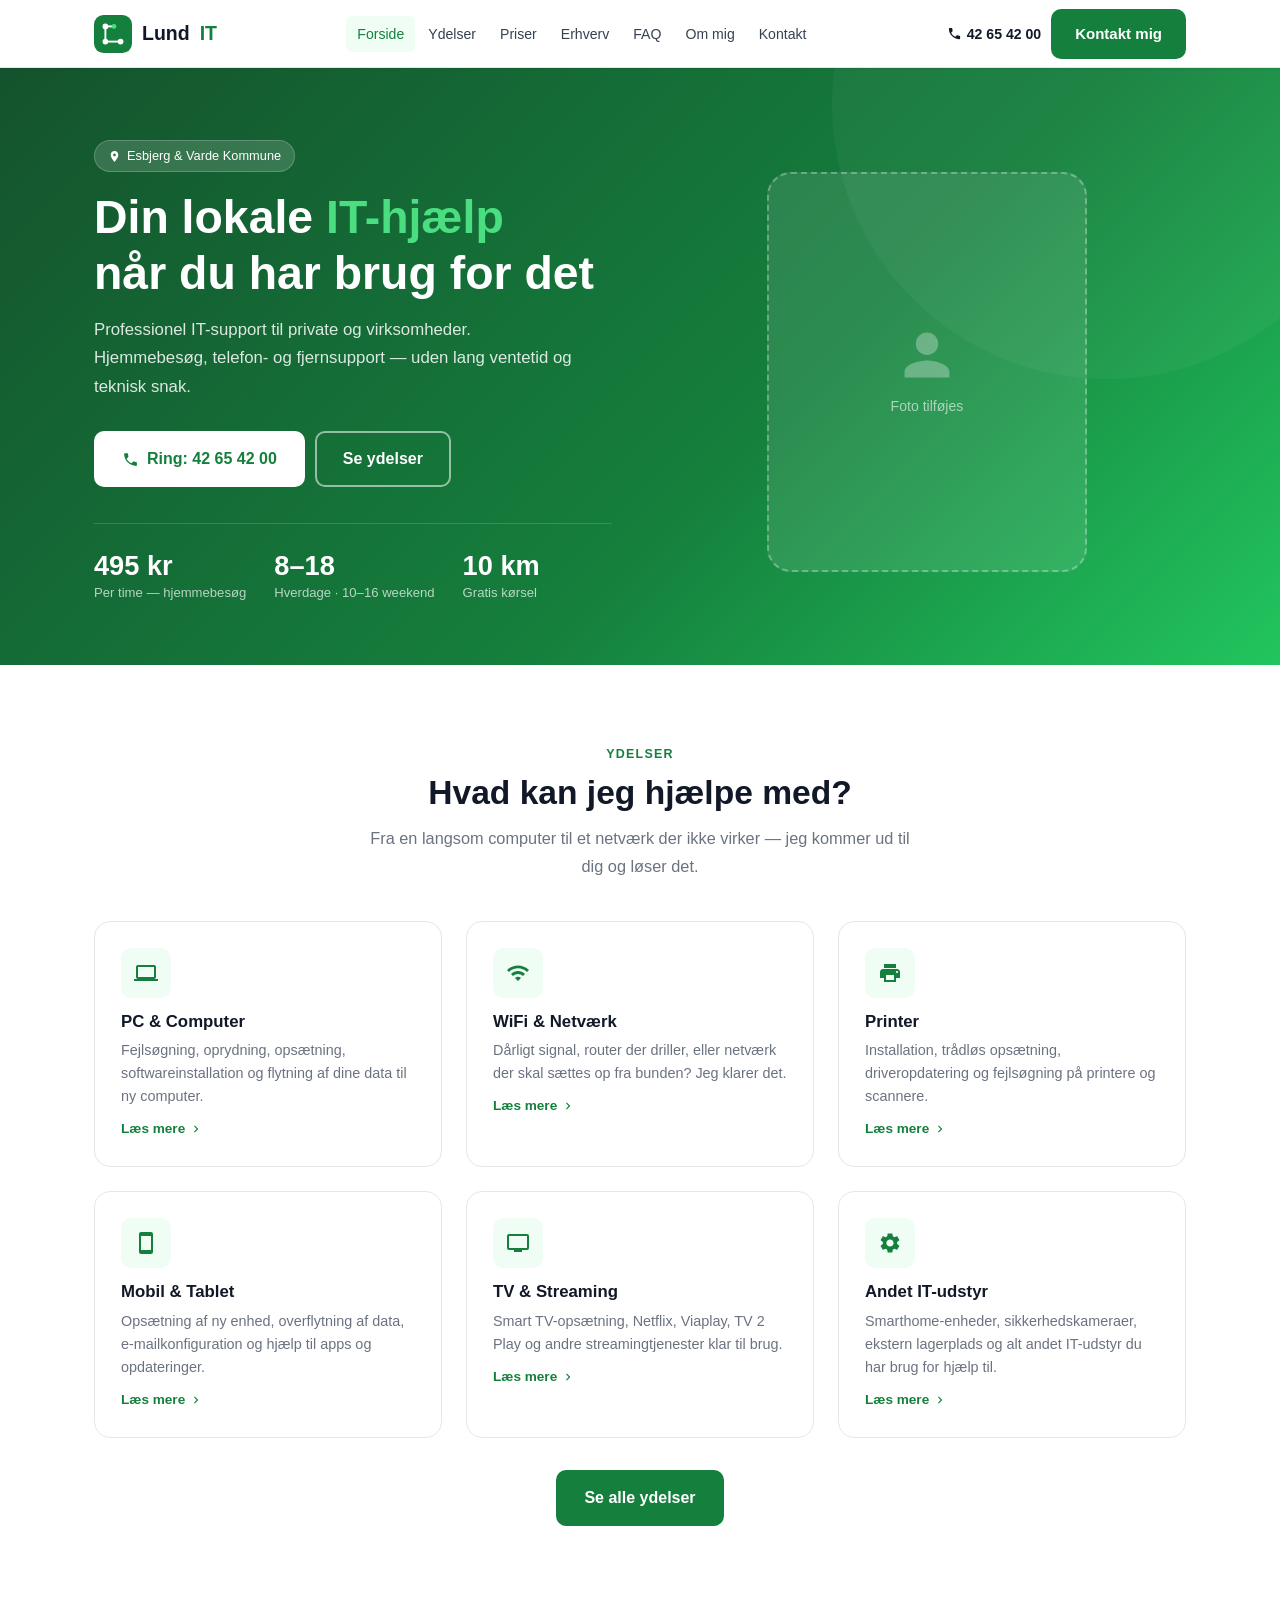
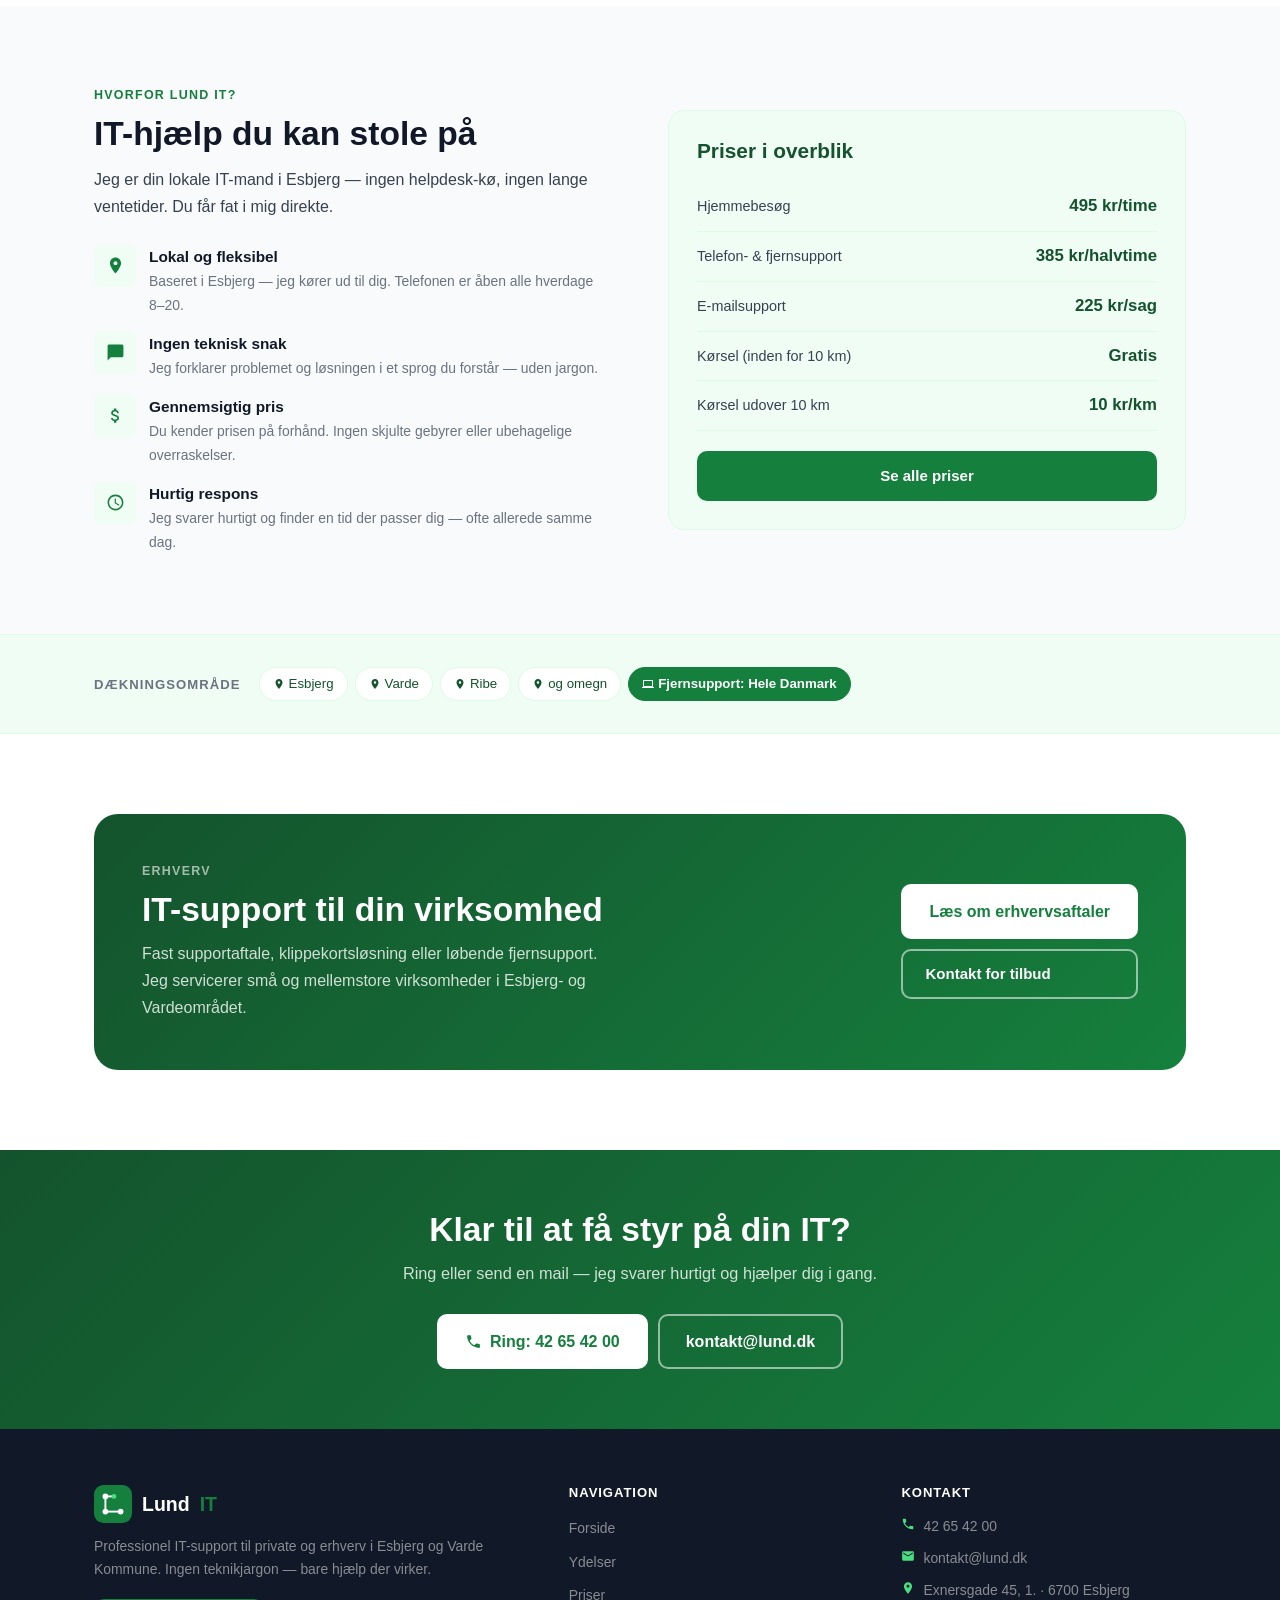
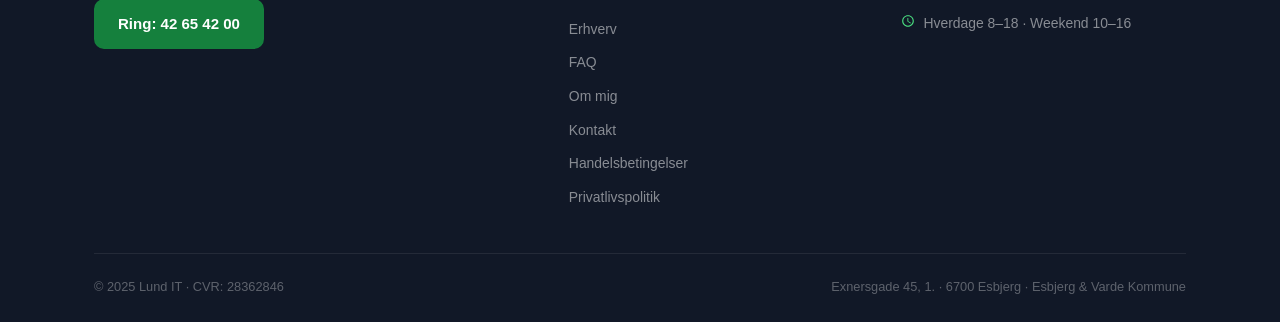
==== commit 2f8fba39: "feat: 7 corrections + 2 nye sider (handelsbetingelser + privatlivspolitik) Nav / menu - Tilføjet "Fo" ====
--- a/index.html
+++ b/index.html
@@ -26,10 +26,10 @@
       Lund <span>IT</span>
     </a>
     <div class="nav-links">
+      <a href="index.html">Forside</a>
       <a href="ydelser.html">Ydelser</a>
       <a href="priser.html">Priser</a>
       <a href="erhverv.html">Erhverv</a>
-      <a href="cases.html">Cases</a>
       <a href="faq.html">FAQ</a>
       <a href="om-mig.html">Om mig</a>
       <a href="kontakt.html">Kontakt</a>
@@ -46,10 +46,10 @@
     </button>
   </div>
   <div class="nav-mobile" id="navMobile">
+    <a href="index.html">Forside</a>
     <a href="ydelser.html">Ydelser</a>
     <a href="priser.html">Priser</a>
     <a href="erhverv.html">Erhverv</a>
-    <a href="cases.html">Cases</a>
     <a href="faq.html">FAQ</a>
     <a href="om-mig.html">Om mig</a>
     <a href="kontakt.html">Kontakt</a>
@@ -271,7 +271,10 @@
           <svg xmlns="http://www.w3.org/2000/svg" viewBox="0 0 24 24" fill="currentColor"><path d="M12 2C8.13 2 5 5.13 5 9c0 5.25 7 13 7 13s7-7.75 7-13c0-3.87-3.13-7-7-7zm0 9.5c-1.38 0-2.5-1.12-2.5-2.5s1.12-2.5 2.5-2.5 2.5 1.12 2.5 2.5-1.12 2.5-2.5 2.5z"/></svg>
           Ribe
         </span>
-        <span class="area-tag">og omegn</span>
+        <span class="area-tag">
+          <svg xmlns="http://www.w3.org/2000/svg" viewBox="0 0 24 24" fill="currentColor"><path d="M12 2C8.13 2 5 5.13 5 9c0 5.25 7 13 7 13s7-7.75 7-13c0-3.87-3.13-7-7-7zm0 9.5c-1.38 0-2.5-1.12-2.5-2.5s1.12-2.5 2.5-2.5 2.5 1.12 2.5 2.5-1.12 2.5-2.5 2.5z"/></svg>
+          og omegn
+        </span>
         <span class="area-tag area-tag-highlight">
           <svg xmlns="http://www.w3.org/2000/svg" viewBox="0 0 24 24" fill="currentColor"><path d="M20 18c1.1 0 2-.9 2-2V6c0-1.1-.9-2-2-2H4c-1.1 0-2 .9-2 2v10c0 1.1.9 2 2 2H0v2h24v-2h-4zM4 6h16v10H4V6z"/></svg>
           Fjernsupport: Hele Danmark
@@ -337,13 +340,15 @@
       <div class="footer-col">
         <h4>Navigation</h4>
         <ul class="footer-links">
+          <li><a href="index.html">Forside</a></li>
           <li><a href="ydelser.html">Ydelser</a></li>
           <li><a href="priser.html">Priser</a></li>
           <li><a href="erhverv.html">Erhverv</a></li>
-          <li><a href="cases.html">Cases</a></li>
           <li><a href="faq.html">FAQ</a></li>
           <li><a href="om-mig.html">Om mig</a></li>
           <li><a href="kontakt.html">Kontakt</a></li>
+          <li><a href="handelsbetingelser.html">Handelsbetingelser</a></li>
+          <li><a href="privatlivspolitik.html">Privatlivspolitik</a></li>
         </ul>
       </div>
       <div class="footer-col">
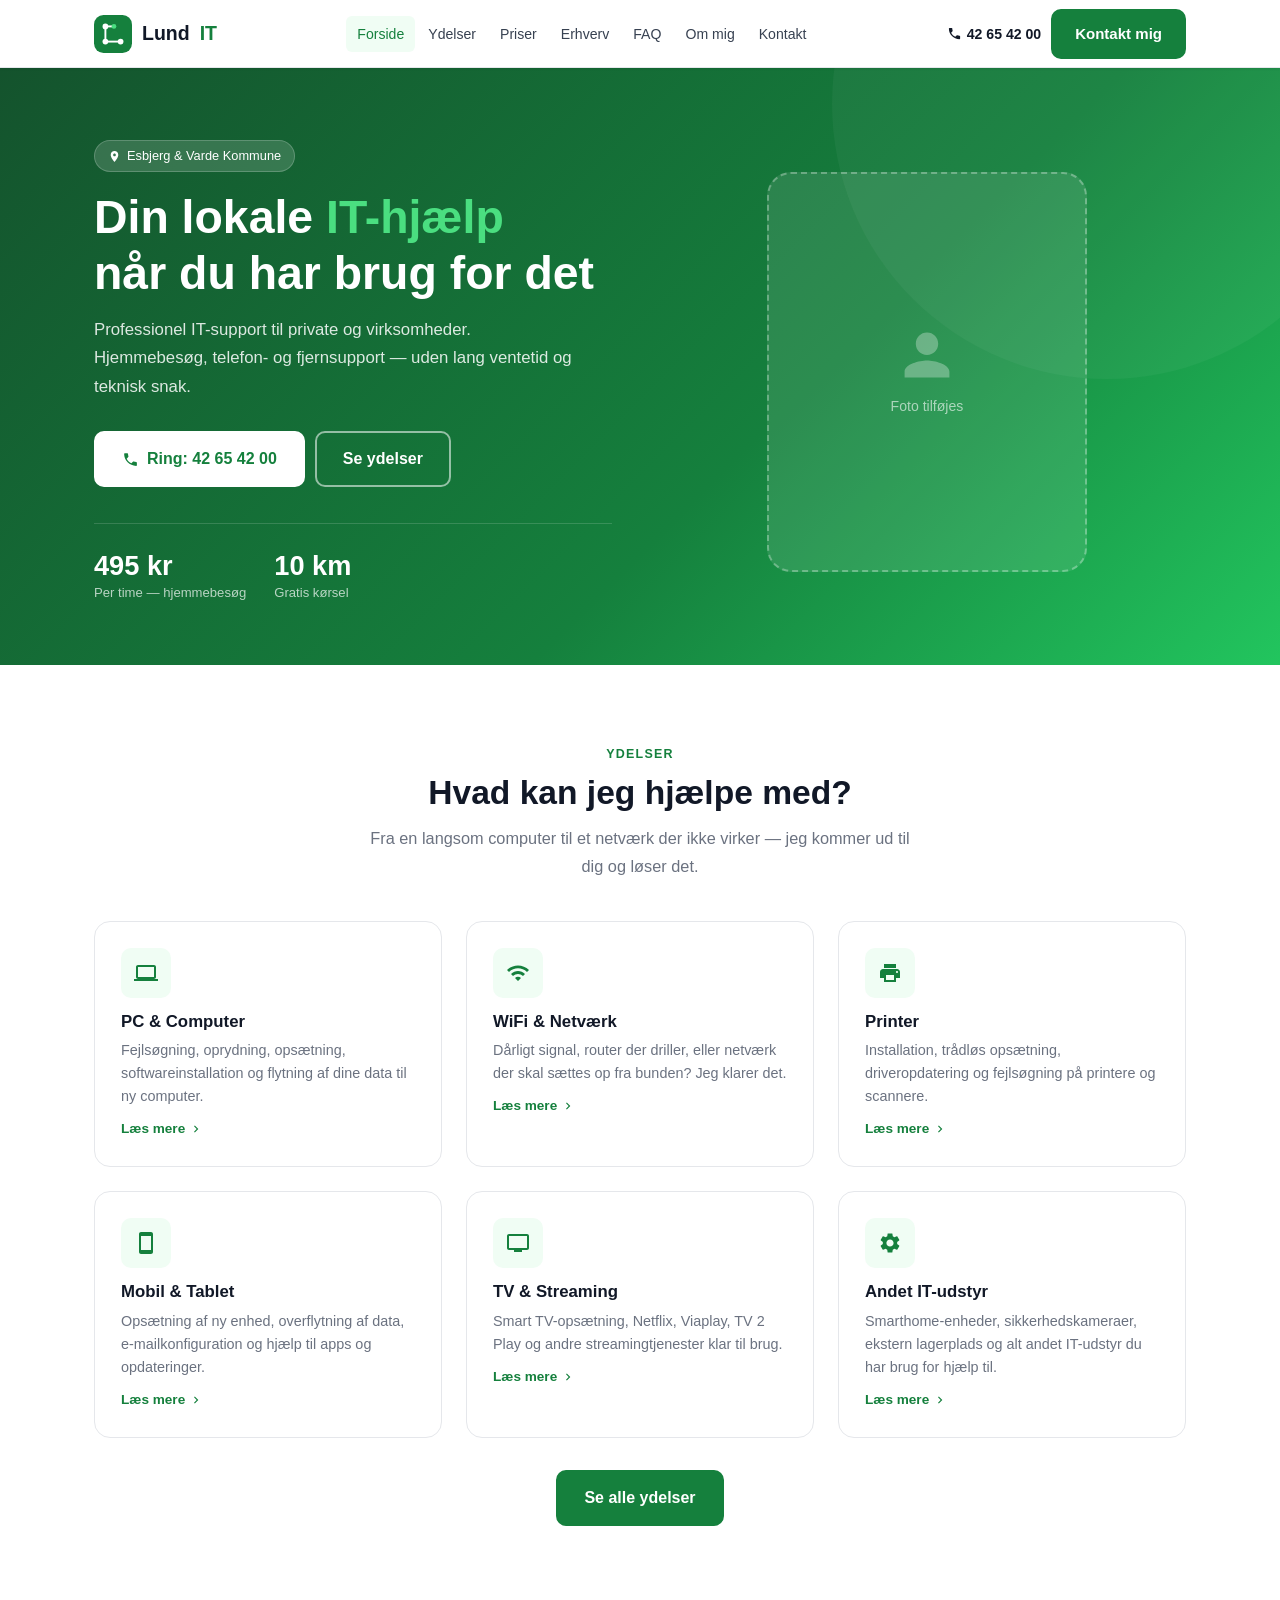
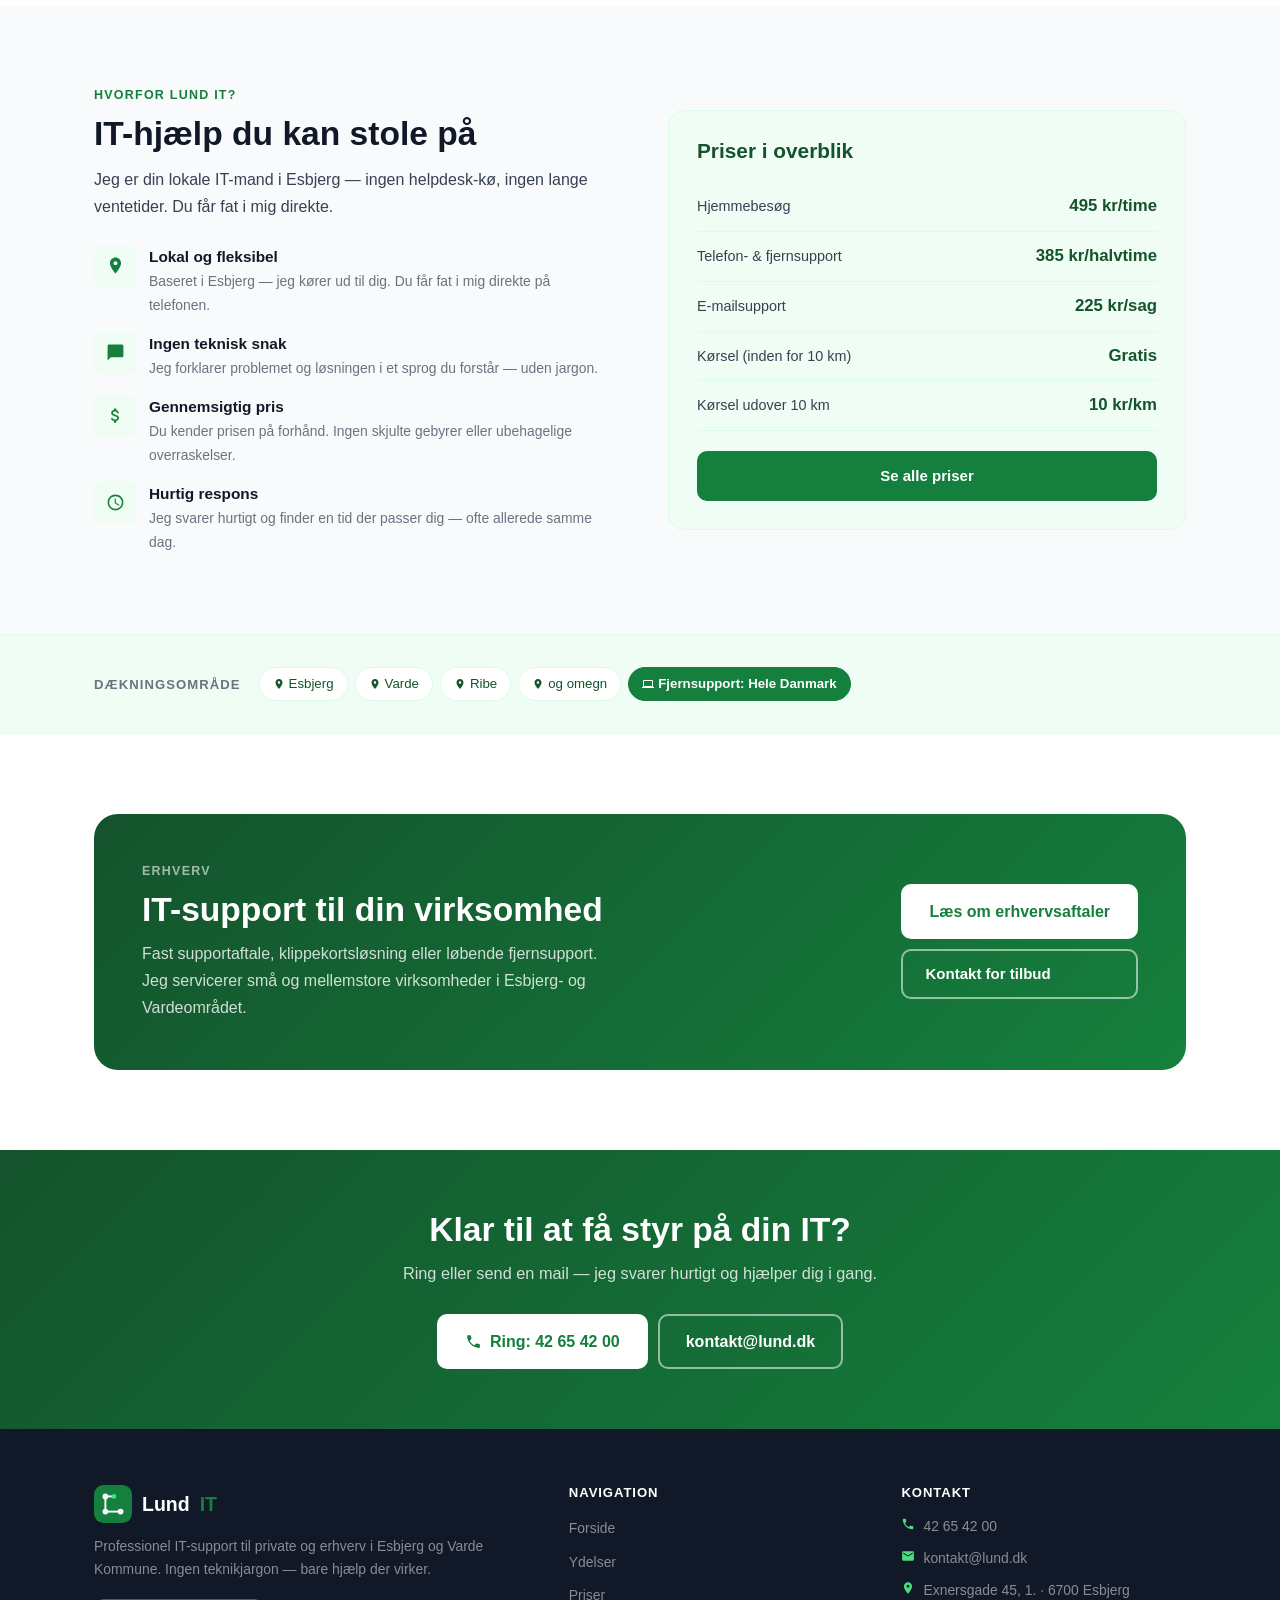
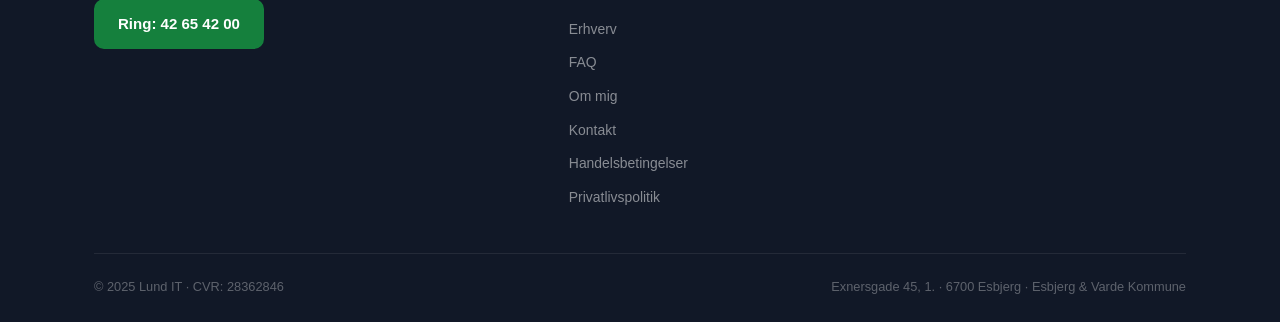
==== commit 4d307793: "fix: fjern alle åbningstider fra hele sitet Åbningstider er ikke relevante og er fjernet fra: - inde" ====
--- a/index.html
+++ b/index.html
@@ -84,10 +84,6 @@
             <span>Per time — hjemmebesøg</span>
           </div>
           <div class="hero-stat">
-            <strong>8–18</strong>
-            <span>Hverdage · 10–16 weekend</span>
-          </div>
-          <div class="hero-stat">
             <strong>10 km</strong>
             <span>Gratis kørsel</span>
           </div>
@@ -189,7 +185,7 @@
             </div>
             <div class="usp-text">
               <strong>Lokal og fleksibel</strong>
-              <p>Baseret i Esbjerg — jeg kører ud til dig. Telefonen er åben alle hverdage 8–20.</p>
+              <p>Baseret i Esbjerg — jeg kører ud til dig. Du får fat i mig direkte på telefonen.</p>
             </div>
           </div>
           <div class="usp-item">
@@ -366,10 +362,6 @@
             <svg xmlns="http://www.w3.org/2000/svg" viewBox="0 0 24 24" fill="currentColor"><path d="M12 2C8.13 2 5 5.13 5 9c0 5.25 7 13 7 13s7-7.75 7-13c0-3.87-3.13-7-7-7zm0 9.5c-1.38 0-2.5-1.12-2.5-2.5s1.12-2.5 2.5-2.5 2.5 1.12 2.5 2.5-1.12 2.5-2.5 2.5z"/></svg>
             Exnersgade 45, 1. · 6700 Esbjerg
           </li>
-          <li>
-            <svg xmlns="http://www.w3.org/2000/svg" viewBox="0 0 24 24" fill="currentColor"><path d="M11.99 2C6.47 2 2 6.48 2 12s4.47 10 9.99 10C17.52 22 22 17.52 22 12S17.52 2 11.99 2zM12 20c-4.42 0-8-3.58-8-8s3.58-8 8-8 8 3.58 8 8-3.58 8-8 8zm.5-13H11v6l5.25 3.15.75-1.23-4.5-2.67V7z"/></svg>
-            Hverdage 8–18 · Weekend 10–16
-          </li>
         </ul>
       </div>
     </div>
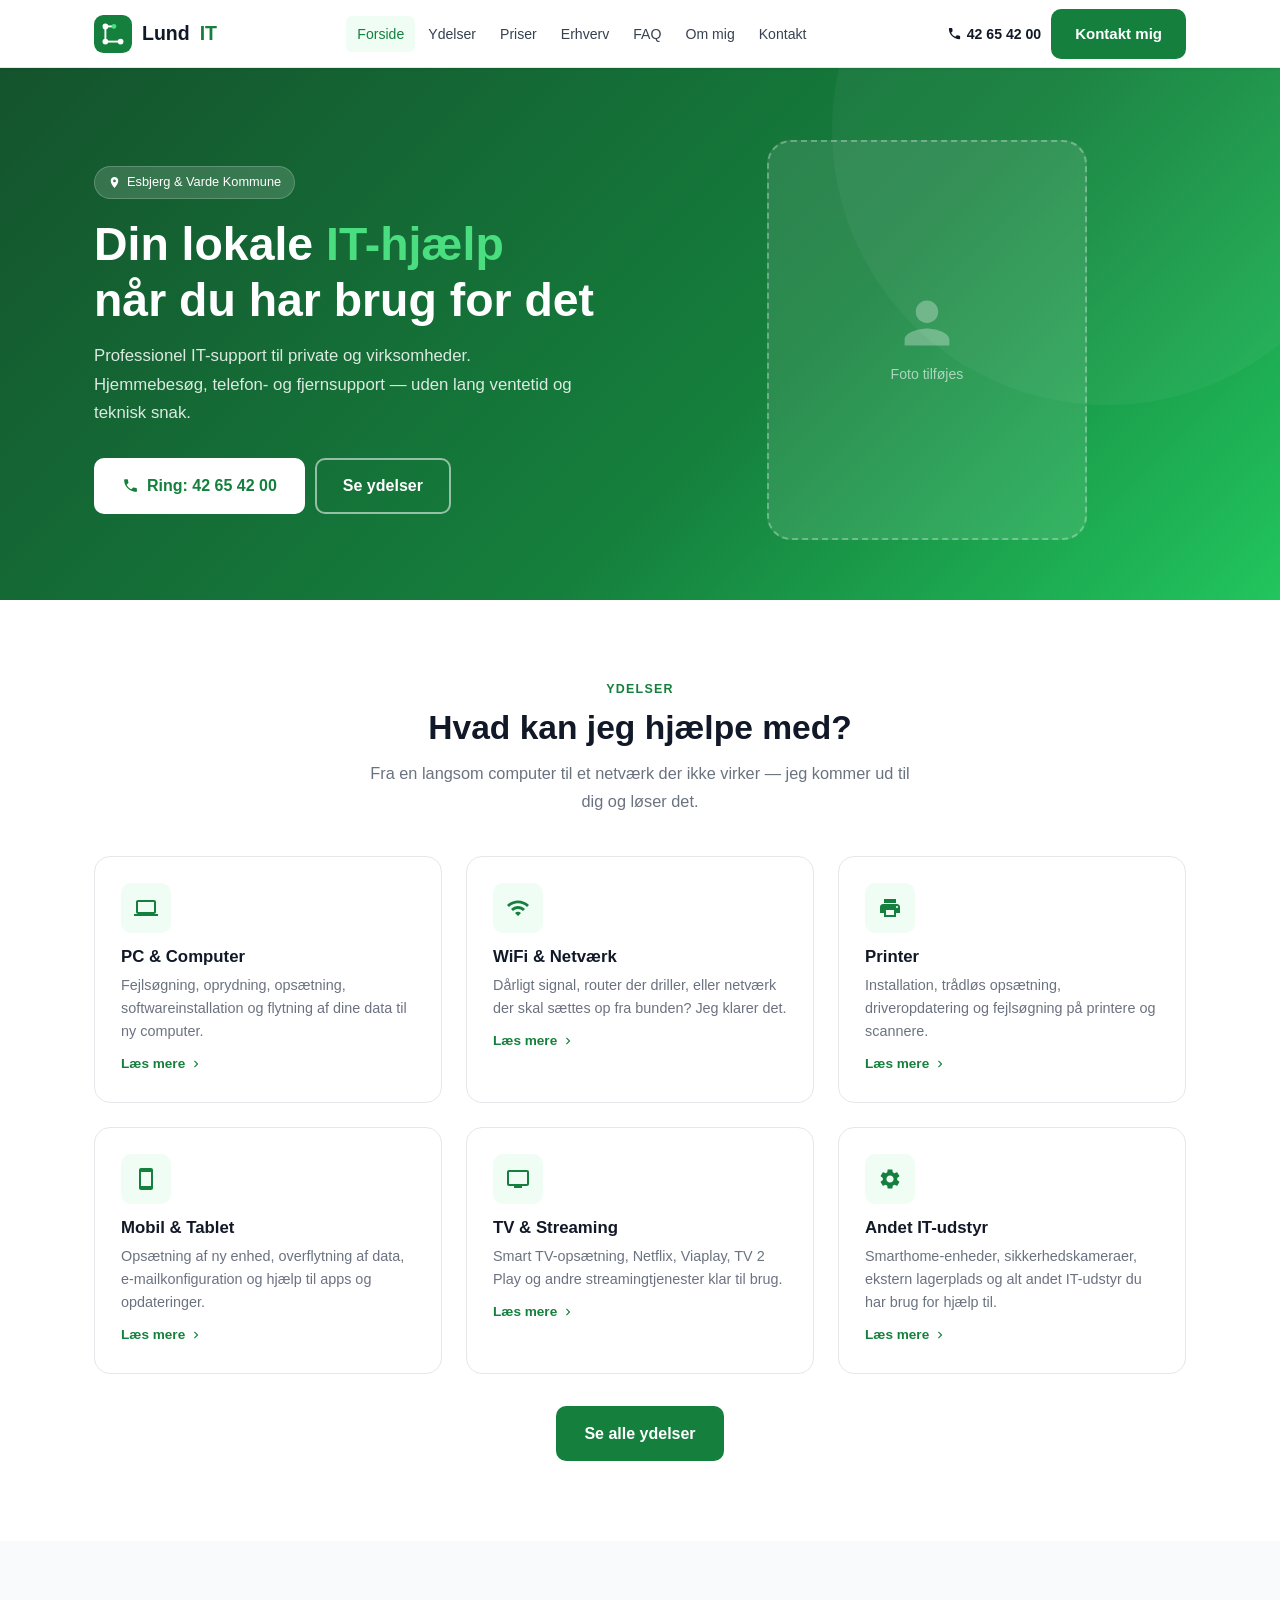
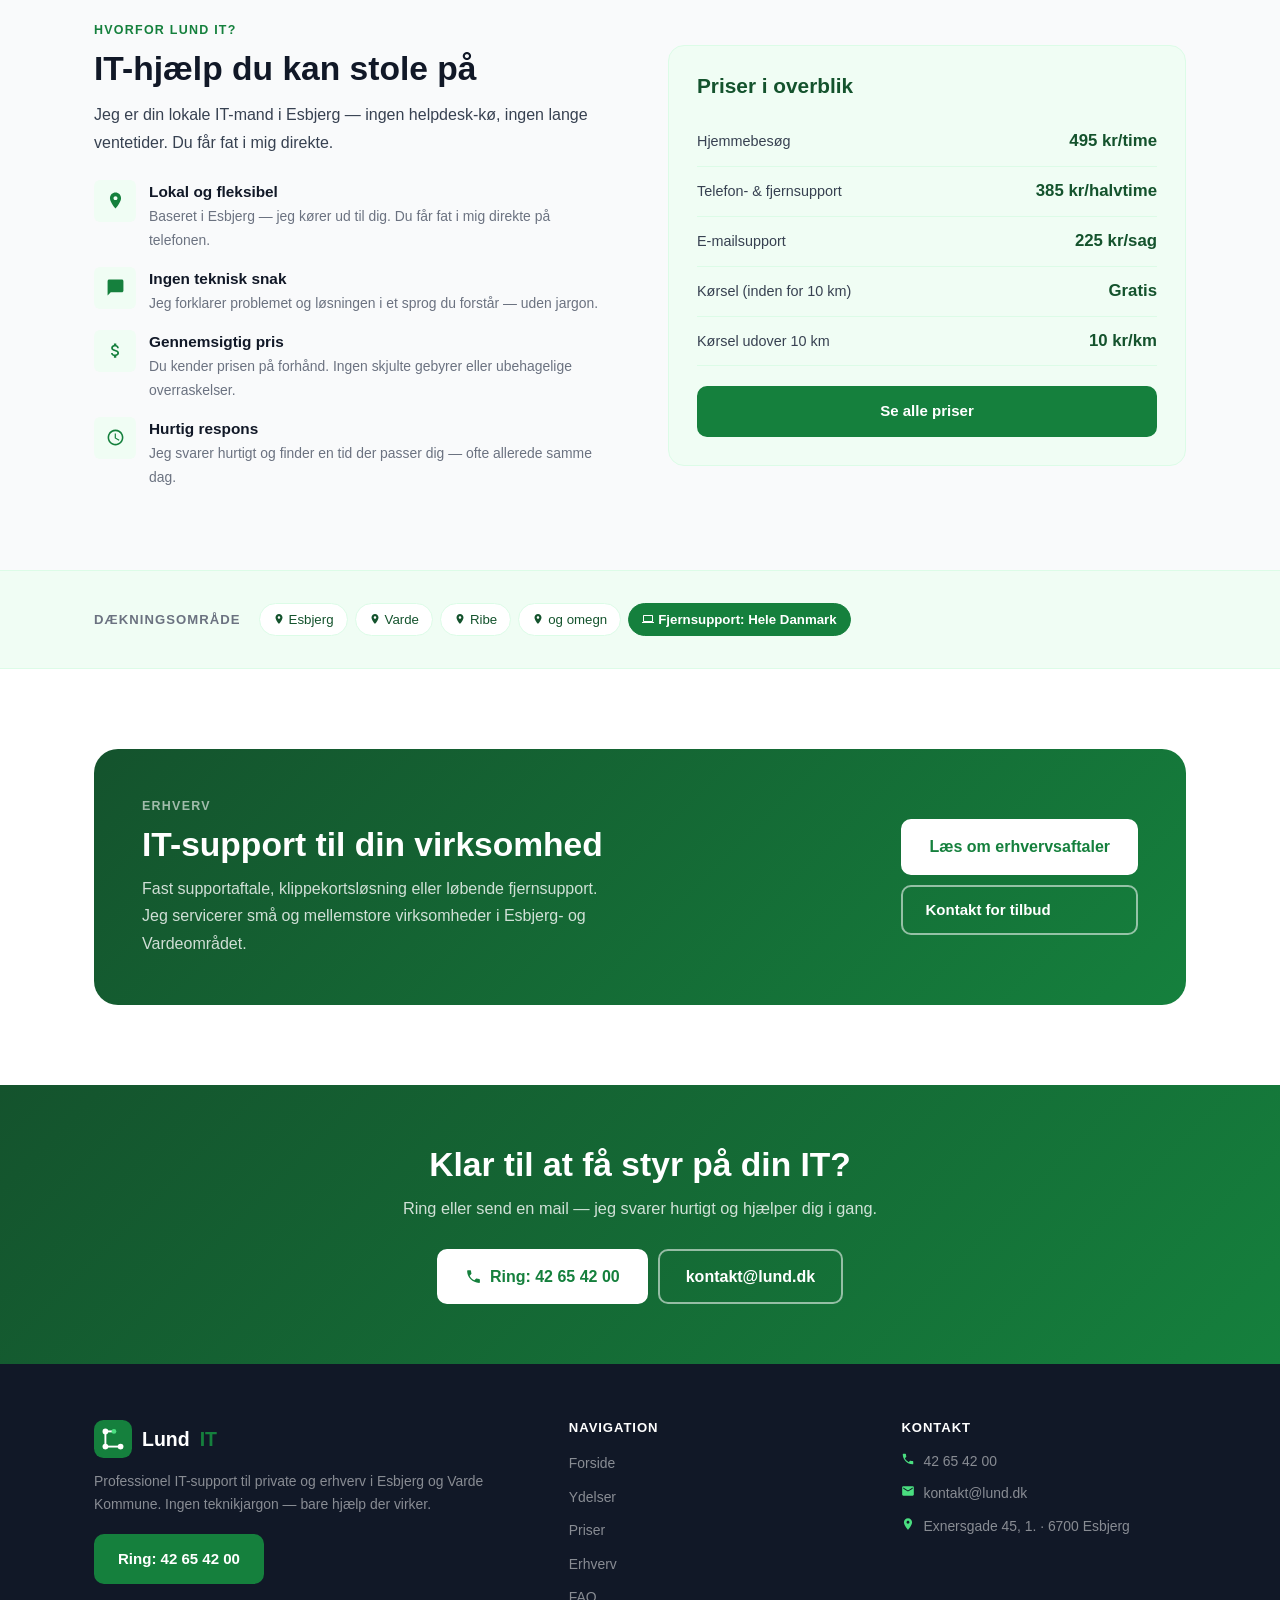
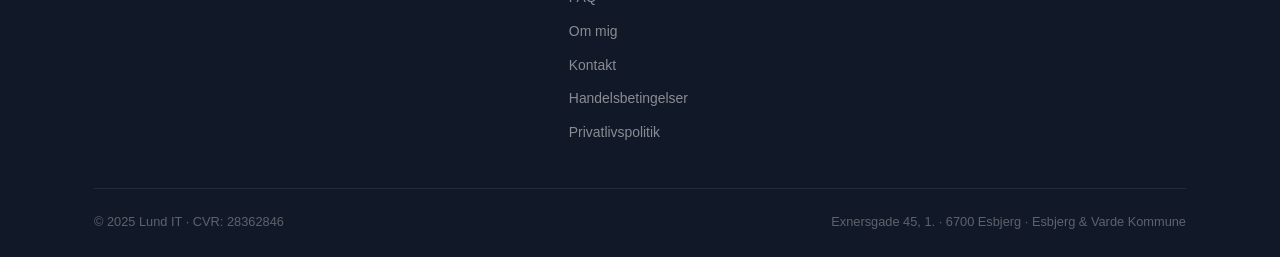
==== commit 12f0dfd1: "fix: fjern pris og kørsel fra hero på forsiden Co-Authored-By: Claude Sonnet 4.6 <noreply@anthropic." ====
--- a/index.html
+++ b/index.html
@@ -78,16 +78,6 @@
           </a>
           <a href="ydelser.html" class="btn btn-outline-white btn-lg">Se ydelser</a>
         </div>
-        <div class="hero-stats">
-          <div class="hero-stat">
-            <strong>495 kr</strong>
-            <span>Per time — hjemmebesøg</span>
-          </div>
-          <div class="hero-stat">
-            <strong>10 km</strong>
-            <span>Gratis kørsel</span>
-          </div>
-        </div>
       </div>
       <div class="hero-image">
         <div class="hero-photo-placeholder">
